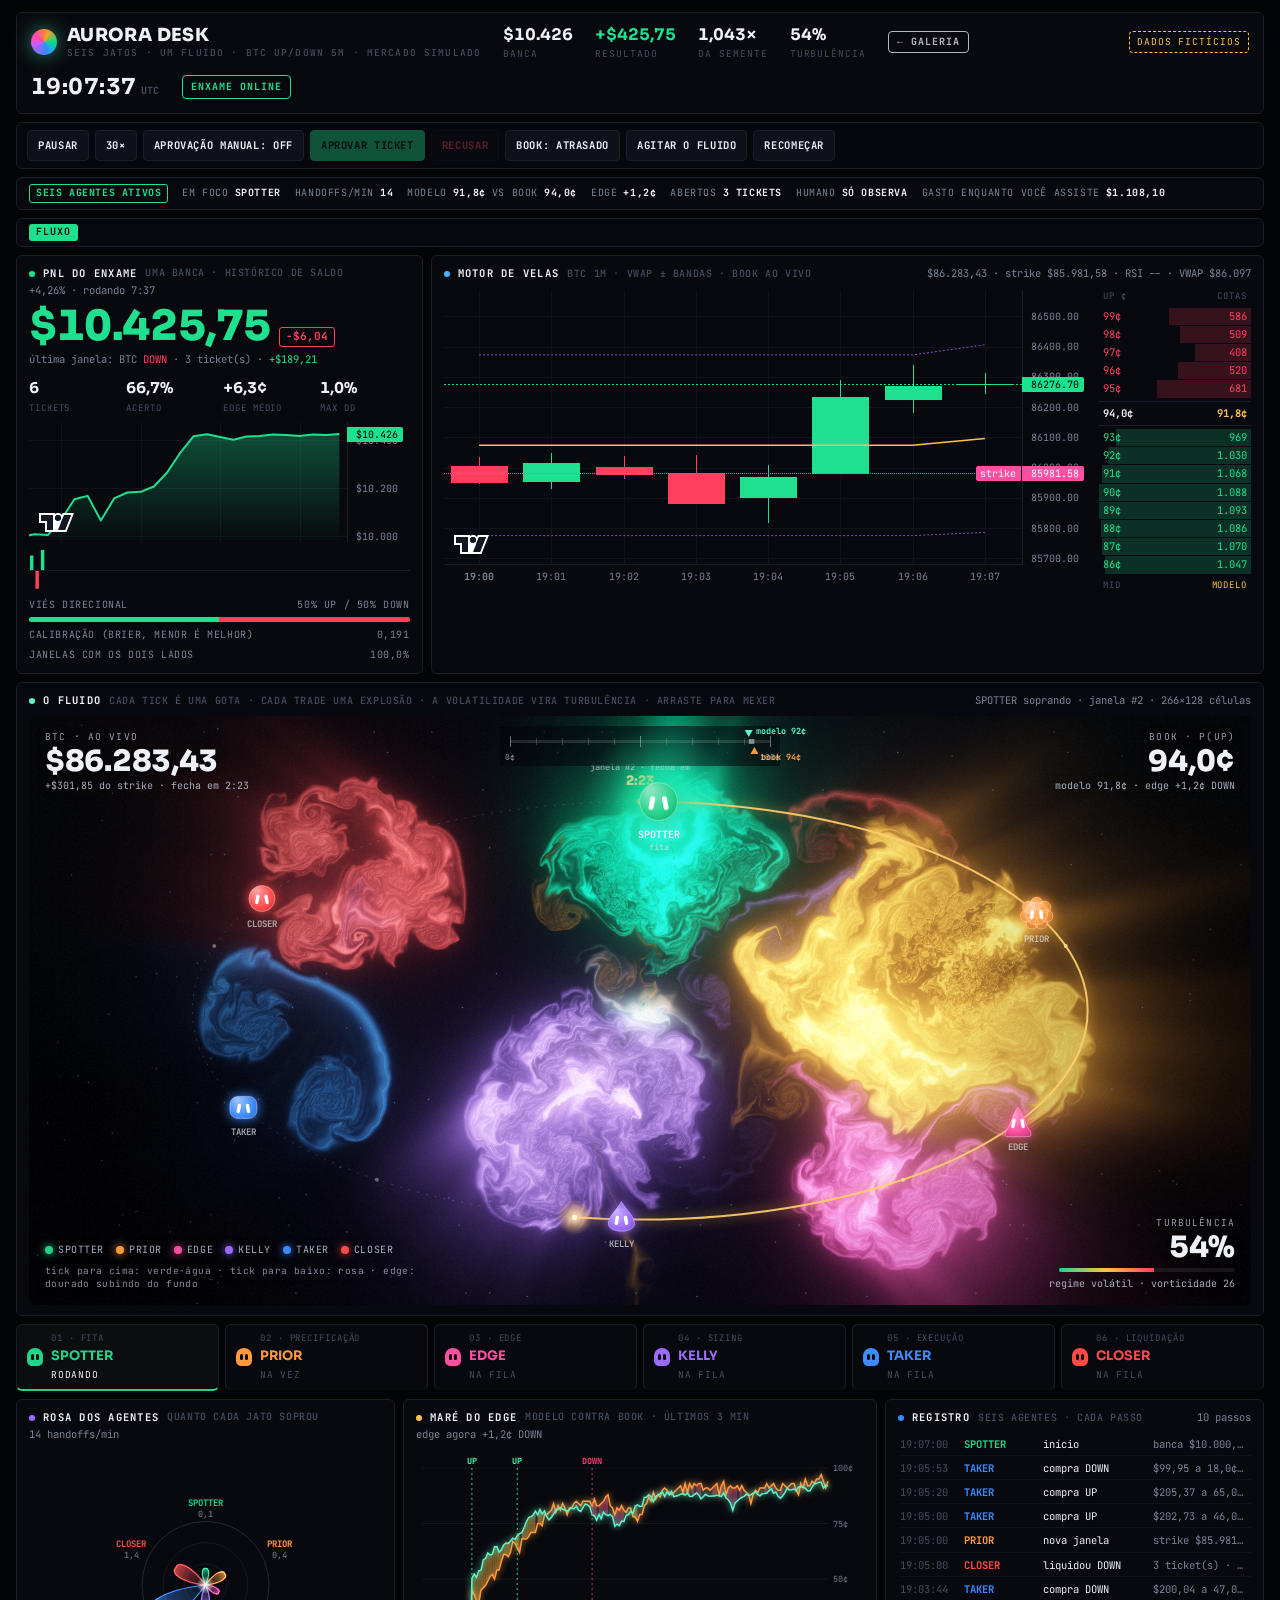
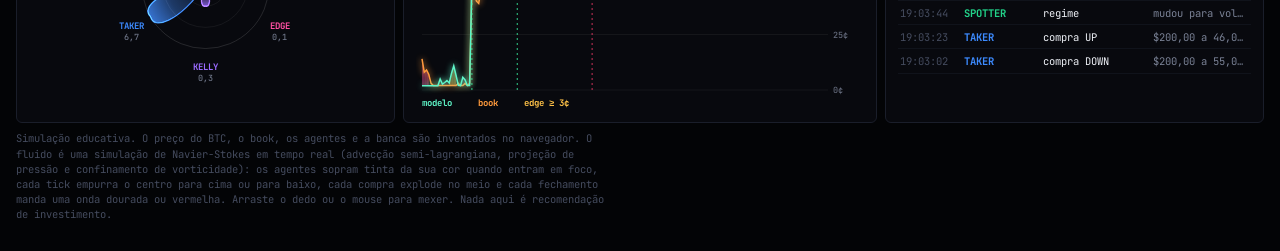
==== aurora/index.html @ f37d2d08 "Multiverso e Aurora: dois modelos novos em WebGL2 Multiverso desenha os 20.480 futuros do BTC até o " ====
<!doctype html>
<html lang="pt-BR">
<head>
<meta charset="utf-8">
<meta name="viewport" content="width=device-width, initial-scale=1, viewport-fit=cover">
<title>Mesa Aurora</title>
<meta name="description" content="O mercado como fluido: um Navier-Stokes de verdade na GPU onde cada tick é uma gota de tinta, cada trade uma explosão e a volatilidade vira turbulência. Simulação com dados fictícios.">
<meta property="og:title" content="Mesa Aurora">
<meta property="og:description" content="O mercado como fluido: tinta dos seis agentes num Navier-Stokes na GPU, com explosões a cada trade. Simulação com dados fictícios.">
<meta property="og:image" content="https://lucas-reis-diniz.github.io/mesas-animadas/aurora/thumb.jpg">
<meta name="theme-color" content="#5ff5c8">
<link rel="icon" href="../assets/favicon.svg" type="image/svg+xml">
<link rel="stylesheet" href="../assets/fonts.css">
<style>
html,body{margin:0}
[hidden]{display:none!important}
a.back{font:700 10px/1 'JetBrains Mono',ui-monospace,monospace;letter-spacing:.1em;text-transform:uppercase;color:inherit;opacity:.75;text-decoration:none;border:1px solid currentColor;border-radius:4px;padding:5px 8px;white-space:nowrap}
a.back:hover{opacity:1}
</style>
<style>

/* Terminal preto em faixas: cabeçalho e fita, PnL ao lado do motor de velas, singularidade em tela cheia, abas dos agentes, três painéis de estatística */
:root{
  --bg:#030406; --panel:#08090e; --panel-2:#0e1118; --line:#1a1e2a; --ink:#eef1f7; --muted:#7a8296; --dim:#454c5f;
  --up:#1fe08f; --down:#ff3f5e; --gold:#ffc247; --purple:#a06bff; --cyan:#49b3ff;
  --spotter:#22d38a; --prior:#ff9a3c; --edge:#ff4fa3; --kelly:#9b6bff; --taker:#3d8bff; --closer:#ff4a4a;
  --font-display:'Sora','Segoe UI',system-ui,sans-serif;
  --font-mono:'JetBrains Mono',ui-monospace,'SFMono-Regular',Menlo,Consolas,monospace;
  color-scheme:dark;
}
*{box-sizing:border-box}
body{background:var(--bg);color:var(--ink);font-family:var(--font-mono);font-size:12px;line-height:1.45}
.wrap{max-width:1400px;margin:0 auto;padding:12px 16px 28px;display:grid;gap:8px}
.panel{background:var(--panel);border:1px solid var(--line);border-radius:6px;padding:10px 12px;min-width:0}
.cap{display:flex;flex-wrap:wrap;gap:2px 10px;align-items:baseline;justify-content:space-between;margin-bottom:8px}
.cap h2{margin:0;font-size:10.5px;letter-spacing:.12em;text-transform:uppercase;font-weight:700;display:flex;gap:8px;align-items:center}
.cap h2::before{content:"";width:6px;height:6px;border-radius:50%;background:var(--dot,var(--up))}
.cap .s{font-size:10px;letter-spacing:.06em;color:var(--dim);text-transform:uppercase;font-weight:500}
.cap .r{font-size:10.5px;color:var(--muted);font-variant-numeric:tabular-nums}
.up{color:var(--up)}.down{color:var(--down)}.gold{color:var(--gold)}.muted{color:var(--muted)}.dim{color:var(--dim)}
.num{font-variant-numeric:tabular-nums}

/* cabeçalho */
.top{display:flex;flex-wrap:wrap;align-items:center;gap:10px 22px;padding:10px 14px}
.logo{display:flex;align-items:center;gap:10px}
.glyph{width:26px;height:26px;border-radius:50%;background:radial-gradient(circle at 50% 50%,#000 38%,#ffb35a 44%,#ff6a3d 52%,transparent 64%);box-shadow:0 0 14px rgba(255,140,60,.55)}
.brand{font-family:var(--font-display);font-weight:800;font-size:18px;letter-spacing:.02em;line-height:1}
.brand small{display:block;font-family:var(--font-mono);font-weight:500;font-size:9.5px;letter-spacing:.12em;color:var(--dim);margin-top:4px;text-transform:uppercase}
.hstat{display:grid;gap:1px}
.hstat b{font-family:var(--font-display);font-size:16px;font-weight:700;font-variant-numeric:tabular-nums}
.hstat span{font-size:9.5px;letter-spacing:.1em;color:var(--dim);text-transform:uppercase}
.sp{flex:1}
.clock{font-family:var(--font-display);font-weight:700;font-size:22px;font-variant-numeric:tabular-nums;letter-spacing:.02em}
.clock small{font-family:var(--font-mono);font-size:10px;color:var(--dim);margin-left:4px}
.online{font-size:10px;letter-spacing:.1em;font-weight:700;color:var(--up);border:1px solid currentColor;border-radius:4px;padding:4px 8px;white-space:nowrap}
.online.off{color:var(--warn,#ffb020)}
.simtag{font-size:9.5px;letter-spacing:.1em;color:var(--gold);text-transform:uppercase;border:1px dashed currentColor;border-radius:4px;padding:3px 7px;white-space:nowrap}

/* controles e chips */
.bar{position:sticky;top:env(safe-area-inset-top,0px);z-index:20;display:flex;flex-wrap:wrap;gap:6px;align-items:center;padding:7px 10px;background:rgba(8,9,14,.96);backdrop-filter:blur(6px)}
button{font:inherit;font-size:10.5px;font-weight:700;letter-spacing:.06em;text-transform:uppercase;border-radius:4px;border:1px solid var(--line);background:var(--panel-2);color:var(--ink);padding:7px 10px;cursor:pointer}
button:hover:not(:disabled){border-color:var(--kelly)}
button.on{border-color:var(--up);color:var(--up)}
button.go{background:var(--up);border-color:var(--up);color:#02140c}
button.no{color:var(--down)}
button:disabled{opacity:.35;cursor:not-allowed}
button:focus-visible{outline:2px solid var(--cyan);outline-offset:2px}
.chips{display:flex;flex-wrap:wrap;gap:6px 14px;align-items:center;padding:6px 12px;font-size:10px;letter-spacing:.06em;text-transform:uppercase;color:var(--muted)}
.chips .c{display:flex;gap:6px;align-items:center;white-space:nowrap}
.chips .c b{color:var(--ink);font-weight:700}
.chips .pill{color:var(--up);border:1px solid currentColor;border-radius:3px;padding:1px 6px;font-weight:700}
.wire{display:flex;align-items:center;gap:10px;padding:5px 12px;overflow:hidden;white-space:nowrap}
.wire .lbl{flex:none;font-size:10px;font-weight:700;letter-spacing:.1em;color:#02140c;background:var(--up);border-radius:3px;padding:1px 7px}
.wire .track{overflow:hidden;flex:1;min-width:0;mask-image:linear-gradient(90deg,transparent,#000 4%,#000 96%,transparent)}
.wire .run{display:inline-block;padding-left:100%;animation:run 40s linear infinite;font-size:11px;color:var(--muted)}
.wire .run b{font-weight:700}
@keyframes run{to{transform:translateX(-100%)}}

/* linhas */
.rowA{display:grid;gap:8px;grid-template-columns:minmax(0,1fr)}
@media (min-width:1000px){.rowA{grid-template-columns:minmax(0,1fr) minmax(0,2.05fr)}}
.big{font-family:var(--font-display);font-weight:800;font-size:clamp(1.9rem,4.6vw,2.6rem);line-height:1;color:var(--up);font-variant-numeric:tabular-nums;letter-spacing:-.01em}
.dlt{display:inline-block;margin-left:8px;font-size:11px;font-weight:700;color:var(--down);border:1px solid currentColor;border-radius:3px;padding:1px 6px;vertical-align:middle}
.dlt.pos{color:var(--up)}
.kpis{display:grid;grid-template-columns:repeat(4,minmax(0,1fr));gap:8px;margin:10px 0 6px}
.kpis b{display:block;font-family:var(--font-display);font-size:15px;font-weight:700;font-variant-numeric:tabular-nums}
.kpis span{font-size:9px;letter-spacing:.1em;color:var(--dim);text-transform:uppercase}
.chart{position:relative}
.biasrow{display:grid;grid-template-columns:minmax(0,1fr) auto;gap:4px 10px;align-items:center;font-size:10px;color:var(--muted);text-transform:uppercase;letter-spacing:.06em;margin-top:6px}
.split{grid-column:1/-1;height:5px;border-radius:3px;overflow:hidden;display:flex;background:var(--panel-2)}
.split i{display:block;height:100%}
.engine{display:grid;gap:8px;grid-template-columns:minmax(0,1fr)}
@media (min-width:640px){.engine{grid-template-columns:minmax(0,1fr) 9.5rem}}
.book{font-size:10.5px;display:grid;gap:1px;align-content:start;font-variant-numeric:tabular-nums}
.book .h{display:flex;justify-content:space-between;color:var(--dim);font-size:9px;letter-spacing:.1em;text-transform:uppercase;padding:0 4px 4px}
.lv{position:relative;display:flex;justify-content:space-between;padding:1px 4px;border-radius:2px}
.lv i{position:absolute;right:0;top:0;bottom:0;opacity:.18}
.lv.a{color:var(--down)}.lv.a i{background:var(--down)}
.lv.b{color:var(--up)}.lv.b i{background:var(--up)}
.lv span{position:relative}
.mid{display:flex;justify-content:space-between;padding:4px;margin:2px 0;border-block:1px solid var(--line);font-weight:700}

/* singularidade */
.sing{display:grid;gap:10px;grid-template-columns:minmax(0,1fr)}
@media (min-width:1000px){.sing{grid-template-columns:13rem minmax(0,1fr) 16rem}}
.sigs{display:grid;gap:7px;align-content:start}
.sig{display:grid;grid-template-columns:minmax(0,1fr) auto;gap:2px 8px;align-items:baseline}
.sig .k{font-size:9.5px;letter-spacing:.06em;color:var(--muted);text-transform:uppercase;white-space:nowrap;overflow:hidden;text-overflow:ellipsis}
.sig .v{font-weight:700;font-size:13px;font-variant-numeric:tabular-nums}
.sig .m{grid-column:1/-1;height:3px;border-radius:2px;background:var(--panel-2);overflow:hidden}
.sig .m i{display:block;height:100%;background:var(--c,var(--gold))}
.stage{order:-1}
@media (min-width:1000px){.stage{order:0}}
.cv{display:block;width:100%;border-radius:4px}
.sizing{display:grid;gap:8px;align-content:start}
.active{border:1px solid var(--c);border-radius:6px;padding:10px;background:linear-gradient(180deg,rgba(255,255,255,.03),transparent);box-shadow:0 0 22px -8px var(--c)}
.active .n{display:flex;align-items:center;gap:8px;font-family:var(--font-display);font-weight:800;font-size:17px;color:var(--c)}
.active .d{font-size:10.5px;color:var(--muted);margin:4px 0 6px}
.active .v{font-family:var(--font-display);font-weight:700;font-size:20px;font-variant-numeric:tabular-nums}
.agents{display:grid;gap:4px}
.ag{display:grid;grid-template-columns:auto minmax(0,1fr) auto;gap:8px;align-items:center;padding:5px 7px;border:1px solid var(--line);border-radius:4px;font-size:10.5px}
.ag.run{border-color:var(--c);background:rgba(255,255,255,.03)}
.ag .nm{font-weight:700;color:var(--c)}
.ag .st{font-size:9.5px;letter-spacing:.08em;color:var(--dim);text-transform:uppercase}
.ag.run .st{color:var(--ink)}
.icon{width:16px;height:18px;border-radius:9px 9px 6px 6px;background:var(--c);position:relative;flex:none}
.icon::before,.icon::after{content:"";position:absolute;top:6px;width:3px;height:6px;border-radius:2px;background:#05060a}
.icon::before{left:4px}.icon::after{right:4px}
.icon.lg{width:22px;height:25px;border-radius:12px 12px 8px 8px}
.icon.lg::before,.icon.lg::after{top:8px;width:4px;height:8px}
.icon.lg::before{left:5px}.icon.lg::after{right:5px}

/* abas dos agentes */
.tabs{display:grid;gap:6px;grid-template-columns:repeat(6,minmax(0,1fr))}
@media (max-width:900px){.tabs{grid-template-columns:repeat(3,minmax(0,1fr))}}
@media (max-width:480px){.tabs{grid-template-columns:repeat(2,minmax(0,1fr))}}
.tab{display:grid;grid-template-columns:auto minmax(0,1fr);gap:2px 8px;align-items:center;padding:7px 10px;border-bottom:2px solid transparent}
.tab .ix{grid-column:2;font-size:9px;letter-spacing:.1em;color:var(--dim);text-transform:uppercase}
.tab .nm{grid-column:2;font-family:var(--font-display);font-weight:700;font-size:13px;color:var(--c)}
.tab .icon{grid-row:1/span 3}
.tab .st{grid-column:2;font-size:9.5px;letter-spacing:.08em;text-transform:uppercase;color:var(--dim)}
.tab.run{border-bottom-color:var(--c);background:rgba(255,255,255,.035)}
.tab.run .st{color:var(--ink)}

.rowB{display:grid;gap:8px;grid-template-columns:minmax(0,1fr)}
@media (min-width:1000px){.rowB{grid-template-columns:minmax(0,1fr) minmax(0,1fr) minmax(0,1.15fr)}}
.trio{display:grid;grid-template-columns:repeat(3,minmax(0,1fr));gap:6px;margin-bottom:6px}
.trio b{display:block;font-family:var(--font-display);font-size:17px;font-weight:700;font-variant-numeric:tabular-nums}
.trio span{font-size:9px;letter-spacing:.1em;text-transform:uppercase}
.log{list-style:none;margin:0;padding:0;display:grid;gap:2px;max-height:250px;overflow:auto;font-size:10.5px}
.log li{display:grid;grid-template-columns:3.6rem 4.6rem 6.5rem minmax(0,1fr);gap:6px;padding:3px 2px;border-bottom:1px solid #10131b}
.log time{color:var(--dim)}
.log .a{font-weight:700}
.log .x{color:var(--muted)}
.log li span{overflow:hidden;text-overflow:ellipsis;white-space:nowrap}
footer{font-size:10.5px;color:var(--dim);max-width:100ch}
@media (prefers-reduced-motion: reduce){.wire .run{animation:none;padding-left:0}}

/* aurora: o fluido ocupa o palco inteiro com o painel de leitura nos cantos; rosa, maré e registro embaixo */
.glyph{background:conic-gradient(from 90deg,#22d38a,#3d8bff,#9b6bff,#ff4fa3,#ff9a3c,#22d38a);box-shadow:0 0 18px rgba(95,245,200,.5);filter:saturate(1.2)}
.austage{position:relative;border-radius:6px;overflow:hidden;background:#020307;touch-action:pan-y;user-select:none;-webkit-user-select:none}
#fl,#hud{display:block;width:100%;height:clamp(460px,46vw,660px)}
#hud{position:absolute;left:0;top:0;cursor:crosshair}
@media (max-width:640px){#fl,#hud{height:122vw}}
.hc{position:absolute;pointer-events:none;display:grid;gap:2px;text-shadow:0 1px 10px rgba(0,0,0,.9)}
.hc .k{font-size:9.5px;letter-spacing:.12em;color:rgba(214,222,240,.7);text-transform:uppercase}
.hc b{font-family:var(--font-display);font-weight:800;font-size:clamp(20px,2.3vw,30px);line-height:1.05;font-variant-numeric:tabular-nums;letter-spacing:-.01em}
.hc span{font-size:10px;color:rgba(214,222,240,.78);font-variant-numeric:tabular-nums}
.hc.tl{left:16px;top:14px}.hc.tr{right:16px;top:14px;text-align:right;justify-items:end}
.hc.bl{left:16px;bottom:14px;max-width:24rem}.hc.br{right:16px;bottom:14px;text-align:right;justify-items:end;min-width:11rem}
.leg{display:flex;flex-wrap:wrap;gap:4px 12px;font-size:9.5px;letter-spacing:.06em;text-transform:uppercase;color:rgba(214,222,240,.8)}
.leg i{display:inline-block;width:8px;height:8px;border-radius:50%;margin-right:5px;vertical-align:-1px;box-shadow:0 0 8px currentColor}
.hint{font-size:9.5px;color:rgba(170,178,199,.8);letter-spacing:.04em;margin-top:4px}
.tb2{width:11rem;height:4px;border-radius:2px;background:rgba(255,255,255,.08);overflow:hidden;margin:3px 0}
.tb2 i{display:block;height:100%;width:30%;background:linear-gradient(90deg,#22d38a,#ffc247,#ff3f5e);transition:width .4s}
.aupop{position:absolute;left:50%;top:50%;transform:translate(-50%,-50%);text-align:center;pointer-events:none;opacity:0;display:grid;gap:4px}
.aupop.on{animation:apop 2.6s ease-out forwards}
.aupop b{font-family:var(--font-display);font-weight:800;font-size:clamp(30px,5vw,54px);line-height:1;text-shadow:0 0 30px currentColor,0 2px 12px #000}
.aupop span{font-size:10px;letter-spacing:.14em;color:#eef1f7;text-transform:uppercase;text-shadow:0 1px 8px #000}
@keyframes apop{0%{opacity:0;transform:translate(-50%,-50%) scale(.82)}10%{opacity:1;transform:translate(-50%,-50%) scale(1.06)}18%{transform:translate(-50%,-50%) scale(1)}72%{opacity:1}100%{opacity:0;transform:translate(-50%,-62%) scale(1)}}
@media (max-width:640px){.hc.bl{display:none}.hc.br{min-width:0}.tb2{width:7rem}}
.rowF{display:grid;gap:8px;grid-template-columns:minmax(0,1fr)}
@media (min-width:1000px){.rowF{grid-template-columns:minmax(0,1fr) minmax(0,1.25fr) minmax(0,1fr)}}
.nogl{position:absolute;left:50%;top:50%;transform:translate(-50%,-50%);font-size:11px;color:var(--muted);text-align:center;max-width:26rem;padding:12px;background:rgba(4,5,10,.85);border:1px solid var(--line);border-radius:6px}
</style>
</head>
<body>
<div class="wrap">
  <header class="panel top">
    <div class="logo"><span class="glyph" aria-hidden="true"></span><div class="brand">AURORA DESK<small>seis jatos · um fluido · BTC up/down 5m · mercado simulado</small></div></div>
    <div class="hstat"><b id="hEq">--</b><span>banca</span></div>
    <div class="hstat"><b id="hPnl">--</b><span>resultado</span></div>
    <div class="hstat"><b id="hMult">--</b><span>da semente</span></div>
    <div class="hstat"><b id="hTurb">--</b><span>turbulência</span></div>
    <a class="back" href="../">&larr; galeria</a><span class="sp"></span>
    <span class="simtag">dados fictícios</span>
    <span class="clock" id="clock">--:--:--<small>UTC</small></span>
    <span class="online" id="online">ENXAME ONLINE</span>
  </header>

  <nav class="panel bar" aria-label="Controles">
    <button id="bPlay">Pausar</button>
    <button id="bSpeed" title="Segundos simulados por segundo real">30×</button>
    <button id="bManual" title="O TAKER espera sua aprovação antes de cada ticket">Aprovação manual: off</button>
    <button id="bApprove" class="go" disabled>Aprovar ticket</button>
    <button id="bReject" class="no" disabled>Recusar</button>
    <button id="bBook" title="Atrasado: o book reage alguns segundos depois do preço. Eficiente: sem atraso, sem edge real.">Book: atrasado</button>
    <button id="bStir" title="Joga tinta dos seis agentes no fluido">Agitar o fluido</button>
    <button id="bReset">Recomeçar</button>
  </nav>

  <div class="panel chips" id="chips"></div>
  <div class="panel wire"><span class="lbl">FLUXO</span><div class="track"><span class="run" id="wire"></span></div></div>

  <div class="rowA">
    <section class="panel" aria-label="PnL do enxame">
      <div class="cap"><h2>PnL do enxame <span class="s">uma banca · histórico de saldo</span></h2><span class="r" id="pRight"></span></div>
      <div><span class="big" id="pBig">--</span><span class="dlt" id="pDlt"></span></div>
      <div class="muted" style="font-size:10.5px;margin-top:4px" id="pLast">aguardando a primeira liquidação</div>
      <div class="kpis">
        <div><b id="kT">0</b><span>tickets</span></div>
        <div><b id="kW">--</b><span>acerto</span></div>
        <div><b id="kE">--</b><span>edge médio</span></div>
        <div><b id="kD">--</b><span>max DD</span></div>
      </div>
      <div class="chart" id="eqChart" style="height:120px"></div>
      <canvas class="cv" id="tkt" style="height:44px;margin-top:6px"></canvas>
      <div class="biasrow"><span>viés direcional</span><span id="bias">--</span><div class="split"><i id="bUp" style="background:var(--up);width:50%"></i><i id="bDn" style="background:var(--down);width:50%"></i></div></div>
      <div class="biasrow"><span>calibração (Brier, menor é melhor)</span><span id="brier">--</span></div>
      <div class="biasrow"><span>janelas com os dois lados</span><span id="both">--</span></div>
    </section>

    <section class="panel" aria-label="Motor de velas">
      <div class="cap" style="--dot:var(--cyan)"><h2>Motor de velas <span class="s">BTC 1m · VWAP ± bandas · book ao vivo</span></h2><span class="r" id="eRight"></span></div>
      <div class="engine">
        <div class="chart" id="cChart" style="height:300px"></div>
        <div class="book" id="book" aria-label="Book do lado UP"></div>
      </div>
    </section>
  </div>

  <section class="panel" aria-label="O fluido">
    <div class="cap" style="--dot:#5ff5c8"><h2>O fluido <span class="s">cada tick é uma gota · cada trade uma explosão · a volatilidade vira turbulência · arraste para mexer</span></h2><span class="r" id="auRight"></span></div>
    <div class="austage" id="austage">
      <canvas id="fl" aria-label="Simulação de fluido em que os seis agentes jogam tinta colorida conforme o mercado"></canvas>
      <canvas id="hud" aria-hidden="true"></canvas>
      <div class="hc tl"><span class="k">BTC · ao vivo</span><b id="aP">--</b><span id="aD">--</span></div>
      <div class="hc tr"><span class="k">book · P(UP)</span><b id="aB">--</b><span id="aM">--</span></div>
      <div class="hc bl"><div class="leg" id="aLeg"></div><div class="hint">tick para cima: verde-água · tick para baixo: rosa · edge: dourado subindo do fundo</div></div>
      <div class="hc br"><span class="k">turbulência</span><b id="aT">--</b><div class="tb2"><i id="aTb"></i></div><span id="aR">--</span></div>
      <div class="aupop" id="aupop"><b id="apV"></b><span id="apS"></span></div>
    </div>
  </section>

  <nav class="tabs" id="tabs" aria-label="Estado dos agentes"></nav>

  <div class="rowF">
    <section class="panel" aria-label="Rosa dos agentes">
      <div class="cap" style="--dot:#9b6bff"><h2>Rosa dos agentes <span class="s">quanto cada jato soprou</span></h2><span class="r" id="roRight"></span></div>
      <canvas class="cv" id="rose" style="height:262px"></canvas>
    </section>
    <section class="panel" aria-label="Maré do edge">
      <div class="cap" style="--dot:var(--gold)"><h2>Maré do edge <span class="s">modelo contra book · últimos 3 min</span></h2><span class="r" id="tdRight"></span></div>
      <canvas class="cv" id="tide" style="height:262px"></canvas>
    </section>
    <section class="panel" aria-label="Registro de atividade">
      <div class="cap" style="--dot:var(--taker)"><h2>Registro <span class="s">seis agentes · cada passo</span></h2><span class="r" id="lRight"></span></div>
      <ul class="log" id="log" style="max-height:262px"></ul>
    </section>
  </div>

  <footer>Simulação educativa. O preço do BTC, o book, os agentes e a banca são inventados no navegador. O fluido é uma simulação de Navier-Stokes em tempo real (advecção semi-lagrangiana, projeção de pressão e confinamento de vorticidade): os agentes sopram tinta da sua cor quando entram em foco, cada tick empurra o centro para cima ou para baixo, cada compra explode no meio e cada fechamento manda uma onda dourada ou vermelha. Arraste o dedo ou o mouse para mexer. Nada aqui é recomendação de investimento.</footer>
</div>

<script src="../assets/lightweight-charts.standalone.production.js"></script>
<script>
(function(){
const $=id=>document.getElementById(id);
const RM=window.matchMedia&&window.matchMedia('(prefers-reduced-motion: reduce)').matches;

/* ===== util ===== */
function gauss(){let u=0,v=0;while(u===0)u=Math.random();while(v===0)v=Math.random();return Math.sqrt(-2*Math.log(u))*Math.cos(2*Math.PI*v);}
const clamp=(x,a,b)=>Math.max(a,Math.min(b,x));
const sig=x=>1/(1+Math.exp(-x));
const logit=p=>Math.log(p/(1-p));
function erf(x){const s=Math.sign(x);x=Math.abs(x);const t=1/(1+0.3275911*x);const y=1-(((((1.061405429*t-1.453152027)*t)+1.421413741)*t-0.284496736)*t+0.254829592)*t*Math.exp(-x*x);return s*y;}
const Phi=z=>0.5*(1+erf(z/Math.SQRT2));
const nf0=new Intl.NumberFormat('pt-BR',{maximumFractionDigits:0});
const nf2=new Intl.NumberFormat('pt-BR',{minimumFractionDigits:2,maximumFractionDigits:2});
const usd=v=>(v<0?'-':'')+'$'+nf2.format(Math.abs(v));
const usd0=v=>(v<0?'-':'')+'$'+nf0.format(Math.abs(v));
const sgn=v=>(v>=0?'+':'-')+'$'+nf2.format(Math.abs(v));
const cents=p=>(p*100).toFixed(1).replace('.',',')+'¢';
const pct=(v,d=1)=>(v*100).toFixed(d).replace('.',',')+'%';
const dec=(v,d=2)=>v.toFixed(d).replace('.',',');
const pad=n=>String(n).padStart(2,'0');
const hms=ts=>{const d=new Date(ts*1000);return pad(d.getUTCHours())+':'+pad(d.getUTCMinutes())+':'+pad(d.getUTCSeconds());};
const mmss=s=>Math.floor(s/60)+':'+pad(Math.floor(s%60));

/* ===== agentes ===== */
const AG=[
  {id:'spotter',name:'SPOTTER',role:'fita',desc:'lê a fita e mede a volatilidade',c:'#22d38a'},
  {id:'prior',name:'PRIOR',role:'precificação',desc:'taxa base com inclinação de momentum',c:'#ff9a3c'},
  {id:'edge',name:'EDGE',role:'edge',desc:'modelo contra o book, em centavos',c:'#ff4fa3'},
  {id:'kelly',name:'KELLY',role:'sizing',desc:'f* × ¼ Kelly, teto de 2% da banca',c:'#9b6bff'},
  {id:'taker',name:'TAKER',role:'execução',desc:'compra no ask, um ticket por vez',c:'#3d8bff'},
  {id:'closer',name:'CLOSER',role:'liquidação',desc:'liquida a janela de 5 min',c:'#ff4a4a'}];

/* ===== parâmetros ===== */
const CFG={edgeMin:0.03,kelly:0.25,cap:0.02,maxPerWindow:3,cooldown:20,lag:8,vol:0.00011};
const START=Math.floor(Date.UTC(2026,9,6,19,0,0)/1000);
const SPEEDS=[10,30,90];
let S,speedIx=1,running=true;

function fresh(){
  const p0=85000+Math.random()*2000;
  S={t:0,price:p0,hist:[p0],rets:[],regime:'calmo',vPV:0,vV:0,vPPV:0,bar:null,candles:[],wStart:0,strike:p0,wid:0,wTickets:0,wSides:{},
     cash:10000,bank0:10000,open:[],settled:[],lastTrade:-999,pending:null,manual:S?S.manual:false,efficient:S?S.efficient:false,
     m:null,eqSeries:[],drift:[],cumEV:0,cumReal:0,cumVar:0,brierSum:0,brierN:0,spent:0,log:[],edgeHist:[],kHist:[],priceSpark:[],
     peak:10000,maxDD:0,lastSettle:null,bothWin:0,wins:0,stageChanges:[],lastStage:-1,takerUntil:0,closerUntil:0,loops:0,kellyF:0,lastFill:null,prevEq:10000,prevEqShow:10000};
  for(let i=0;i<180;i++)tick(true);
}
function equity(){let v=S.cash;const mid=S.m?S.m.mid:0.5;for(const t of S.open)v+=t.shares*(t.side==='UP'?mid:1-mid);return v;}
function log(agent,action,detail){S.log.unshift({ts:START+S.t,agent,action,detail});if(S.log.length>80)S.log.pop();}

/* ===== um segundo simulado ===== */
function tick(warm){
  S.t++;const ts=START+S.t;
  if(Math.random()<0.004){S.regime=S.regime==='calmo'?'volátil':'calmo';if(!warm)log('SPOTTER','regime','mudou para '+S.regime);}
  const mult=S.regime==='calmo'?0.75:1.9,r=CFG.vol*mult*gauss();
  S.price*=Math.exp(r);S.hist.push(S.price);if(S.hist.length>900)S.hist.shift();
  S.rets.push(r);if(S.rets.length>120)S.rets.shift();
  const v=Math.exp(0.6*gauss())*mult;S.vPV+=S.price*v;S.vV+=v;S.vPPV+=S.price*S.price*v;
  const m0=ts-ts%60;
  if(!S.bar||S.bar.time!==m0){if(S.bar)S.candles.push(S.bar);S.bar={time:m0,open:S.price,high:S.price,low:S.price,close:S.price,vol:0};}
  const b=S.bar;b.high=Math.max(b.high,S.price);b.low=Math.min(b.low,S.price);b.close=S.price;b.vol+=v;
  const w0=ts-ts%300;
  if(w0!==S.wStart){if(S.wStart&&!warm)settle();S.wStart=w0;S.strike=S.price;S.wid++;S.wTickets=0;S.wSides={};if(!warm){log('PRIOR','nova janela','strike $'+nf2.format(S.strike));strikeLine();}}
  const tau=Math.max(1,S.wStart+300-ts);
  const n=S.rets.length,mu=S.rets.reduce((a,x)=>a+x,0)/n;
  const sd=Math.max(CFG.vol*0.4,Math.sqrt(S.rets.reduce((a,x)=>a+(x-mu)*(x-mu),0)/Math.max(1,n-1)));
  const z=Math.log(S.price/S.strike)/(sd*Math.sqrt(tau)),pm=clamp(Phi(z),0.01,0.99);
  const back=S.hist.length>61?S.hist[S.hist.length-61]:S.hist[0],mom=Math.log(S.price/back);
  const prior=0.5+clamp(mom/(sd*Math.sqrt(60))*0.03,-0.06,0.06);
  const post=clamp(sig(0.85*logit(pm)+0.15*logit(prior)),0.01,0.99);
  const lag=S.efficient?0:CFG.lag,sl=S.hist[Math.max(0,S.hist.length-1-lag)];
  let mid=Phi(Math.log(sl/S.strike)/(sd*Math.sqrt(tau+lag)))+0.01*gauss();
  mid=clamp(Math.round(mid*100)/100,0.02,0.98);
  const ask=Math.min(0.99,mid+0.01),bid=Math.max(0.01,mid-0.01);
  S.m={z,pm,prior,post,mid,ask,bid,sd,tau,mom,eu:post-ask,ed:bid-post};
  S.edgeHist.push(Math.max(post-ask,bid-post));if(S.edgeHist.length>120)S.edgeHist.shift();
  S.priceSpark.push(S.price);if(S.priceSpark.length>120)S.priceSpark.shift();
  if(warm)return;
  // decisão
  if(!S.pending&&tau>12&&S.wTickets<CFG.maxPerWindow&&S.t-S.lastTrade>=CFG.cooldown){
    const eu=post-ask,ed=bid-post;let side=null,c,q,e;
    if(eu>=CFG.edgeMin&&eu>=ed){side='UP';c=ask;q=post;e=eu;}else if(ed>=CFG.edgeMin){side='DOWN';c=1-bid;q=1-post;e=ed;}
    if(side){
      const f=(q-c)/(1-c),eq=equity(),stake=Math.min(eq*CFG.kelly*f,eq*CFG.cap,S.cash);
      S.kellyF=f;S.kHist.push(f);if(S.kHist.length>60)S.kHist.shift();S.loops++;
      if(stake>=1){
        const prop={side,c,q,e,f,stake,wid:S.wid};
        if(S.manual){S.pending=Object.assign(prop,{expires:S.t+15});log('KELLY','aguarda você',side+' '+usd(stake)+' a '+cents(c)+', edge '+cents(e));}
        else execute(prop);
      }
    }
  }
  if(S.pending&&S.t>S.pending.expires){log('TAKER','expirou','ticket '+S.pending.side+' não aprovado');S.pending=null;}
  if(S.t%10===0){const e=equity();S.eqSeries.push({time:ts,value:e});if(e>S.peak)S.peak=e;S.maxDD=Math.max(S.maxDD,(S.peak-e)/S.peak);if(eqS)eqS.update({time:ts,value:e});}
}
function execute(p){
  const shares=p.stake/p.c;
  S.cash-=p.stake;S.spent+=p.stake;S.wTickets++;S.lastTrade=S.t;S.wSides[p.side]=1;
  const tk={id:S.open.length+S.settled.length+1,side:p.side,c:p.c,q:p.q,e:p.e,stake:p.stake,shares,wid:p.wid,ev:shares*(p.q-p.c),va:shares*shares*p.q*(1-p.q)};
  S.open.push(tk);S.lastFill=tk;
  log('TAKER','compra '+p.side,usd(p.stake)+' a '+cents(p.c)+' · edge '+cents(p.e));
  stageFlash('taker');jet(p.side);
}
function settle(){
  const up=S.price>S.strike,mine=S.open.filter(t=>t.wid===S.wid);
  S.open=S.open.filter(t=>t.wid!==S.wid);
  if(!mine.length){log('CLOSER','janela fechada',(up?'UP':'DOWN')+' · sem tickets');stageFlash('closer');return;}
  let tot=0;
  for(const t of mine){
    const win=(t.side==='UP')===up,pay=win?t.shares:0,pnl=pay-t.stake;
    S.cash+=pay;tot+=pnl;if(win)S.wins++;
    S.settled.push(Object.assign(t,{win,pnl}));
    S.cumEV+=t.ev;S.cumReal+=pnl;S.cumVar+=t.va;S.brierSum+=Math.pow(t.q-(win?1:0),2);S.brierN++;
  }
  if(Object.keys(S.wSides).length>1)S.bothWin++;
  S.drift.push({time:START+S.t,ev:S.cumEV,real:S.cumReal,sd:Math.sqrt(S.cumVar)});
  S.lastSettle={up,tot,n:mine.length};
  log('CLOSER','liquidou '+(up?'UP':'DOWN'),mine.length+' ticket(s) · '+sgn(tot));
  stageFlash('closer');driftChart();
}

/* ===== estágios do enxame ===== */
function stageFlash(id){const now=performance.now();if(id==='taker')S.takerUntil=now+1300;if(id==='closer')S.closerUntil=now+1600;}
function stageIdx(now){
  if(!running)return -1;
  if(S.closerUntil>now)return 5;if(S.takerUntil>now)return 4;
  return Math.floor(now/420)%4;
}

/* ===== gráficos ===== */
let cC,cS,vwL,vwU,vwD,eqC,eqS,strikePL=null;
function initCharts(){
  const L=window.LightweightCharts;if(!L)return;
  const base={autoSize:true,localization:{locale:'pt-BR'},layout:{background:{type:'solid',color:'#08090e'},textColor:'#7a8296',fontFamily:"'JetBrains Mono', monospace",fontSize:10},
    grid:{vertLines:{color:'#10131c'},horzLines:{color:'#10131c'}},rightPriceScale:{borderColor:'#1a1e2a'},timeScale:{borderColor:'#1a1e2a',timeVisible:true,secondsVisible:false},
    crosshair:{vertLine:{color:'#454c5f'},horzLine:{color:'#454c5f'}}};
  cC=L.createChart($('cChart'),base);
  cS=cC.addCandlestickSeries({upColor:'#1fe08f',downColor:'#ff3f5e',wickUpColor:'#1fe08f',wickDownColor:'#ff3f5e',borderVisible:false,priceFormat:{type:'price',precision:2,minMove:0.01}});
  vwL=cC.addLineSeries({color:'#ffc247',lineWidth:1.5,priceLineVisible:false,lastValueVisible:false});
  vwU=cC.addLineSeries({color:'rgba(160,107,255,.75)',lineWidth:1,lineStyle:2,priceLineVisible:false,lastValueVisible:false});
  vwD=cC.addLineSeries({color:'rgba(160,107,255,.75)',lineWidth:1,lineStyle:2,priceLineVisible:false,lastValueVisible:false});
  eqC=L.createChart($('eqChart'),Object.assign({},base,{handleScroll:false,handleScale:false,timeScale:{visible:false},rightPriceScale:{borderColor:'#1a1e2a',scaleMargins:{top:.1,bottom:.05}}}));
  eqS=eqC.addAreaSeries({lineColor:'#1fe08f',topColor:'rgba(31,224,143,.35)',bottomColor:'rgba(31,224,143,0)',lineWidth:2,priceLineVisible:false,priceFormat:{type:'custom',formatter:v=>'$'+nf0.format(v),minMove:1}});
}
function vwapNow(){const v=S.vPV/S.vV,sd=Math.sqrt(Math.max(0,S.vPPV/S.vV-v*v));return {v,sd};}
function candleAll(){
  if(!cS)return;const bars=S.candles.concat(S.bar?[S.bar]:[]);
  cS.setData(bars.map(b=>({time:b.time,open:b.open,high:b.high,low:b.low,close:b.close})));
  const w=vwapNow();vwL.setData([]);vwU.setData([]);vwD.setData([]);
  bars.forEach(b=>{vwL.update({time:b.time,value:w.v});vwU.update({time:b.time,value:w.v+2*w.sd});vwD.update({time:b.time,value:w.v-2*w.sd});});
  cC.timeScale().fitContent();strikeLine();
}
function candleTick(){
  if(!cS||!S.bar)return;const b=S.bar;
  cS.update({time:b.time,open:b.open,high:b.high,low:b.low,close:b.close});
  const w=vwapNow();vwL.update({time:b.time,value:w.v});vwU.update({time:b.time,value:w.v+2*w.sd});vwD.update({time:b.time,value:w.v-2*w.sd});
}
function strikeLine(){if(!cS)return;if(strikePL)cS.removePriceLine(strikePL);strikePL=cS.createPriceLine({price:S.strike,color:'#ff4fa3',lineWidth:1,lineStyle:1,axisLabelVisible:true,title:'strike'});}
function eqAll(){if(eqS){eqS.setData(S.eqSeries.length?S.eqSeries:[{time:START+S.t,value:equity()}]);eqC.timeScale().fitContent();}}

function fit(cv,H,W){const w=cv.clientWidth||cv.parentElement.clientWidth;if(!w)return null;const d=window.devicePixelRatio||1;const h=H?w*H/W:cv.clientHeight;cv.style.height=h+'px';cv.width=Math.round(w*d);cv.height=Math.round(h*d);return {w,h,d};}

/* tickets por resultado */
function drawTickets(){
  const cv=$('tkt'),f=fit(cv,0,0);if(!f)return;const c=cv.getContext('2d');c.setTransform(f.d,0,0,f.d,0,0);c.clearRect(0,0,f.w,f.h);
  const xs=S.settled.slice(-70);const mid=f.h/2;c.fillStyle='#1a1e2a';c.fillRect(0,mid,f.w,1);
  if(!xs.length){c.fillStyle='#454c5f';c.font='500 10px "JetBrains Mono", monospace';c.fillText('PnL por ticket aparece aqui',4,mid-6);return;}
  const mx=Math.max(...xs.map(t=>Math.abs(t.pnl)))||1,bw=f.w/70;
  xs.forEach((t,i)=>{const h=Math.abs(t.pnl)/mx*(mid-2);c.fillStyle=t.pnl>=0?'#1fe08f':'#ff3f5e';c.fillRect(i*bw+1,t.pnl>=0?mid-h:mid+1,Math.max(1,bw-2),h);});
}


/* ===== interface comum ===== */
function statusOf(i,si){if(si<0)return 'parado';if(i===si)return 'rodando';if(si===5)return i<5?'feito':'';if(si===4)return i<4?'feito':i===5?'na fila':'';if(i<si)return 'feito';if(i===si+1)return 'na vez';return 'na fila';}
function buildTabs(){const el=$('tabs');if(!el)return;el.innerHTML=AG.map((a,i)=>'<div class="panel tab" style="--c:'+a.c+'" id="tab-'+a.id+'"><span class="icon"></span><span class="ix">0'+(i+1)+' · '+a.role+'</span><span class="nm">'+a.name+'</span><span class="st">--</span></div>').join('');}
function setText(id,v){const el=$(id);if(el&&el.textContent!==v)el.textContent=v;}
function renderCommon(now,si){
  const m=S.m,eq=equity(),pnl=eq-S.bank0;
  if(si!==S.lastStage){S.stageChanges.push(now);S.lastStage=si;}
  while(S.stageChanges.length&&now-S.stageChanges[0]>60000)S.stageChanges.shift();
  $('clock').firstChild.nodeValue=hms(START+S.t);
  setText('hEq',usd0(eq));setText('hPnl',sgn(pnl));$('hPnl').className=pnl>=0?'up':'down';
  setText('hMult',dec(eq/S.bank0,3)+'×');
  setText('online',running?'ENXAME ONLINE':'ENXAME PAUSADO');$('online').classList.toggle('off',!running);
  const e=Math.max(m.eu,m.ed);
  $('chips').innerHTML=[
    '<span class="c"><span class="pill">seis agentes ativos</span></span>',
    '<span class="c">em foco <b>'+(si<0?'--':AG[si].name)+'</b></span>',
    '<span class="c">handoffs/min <b>'+S.stageChanges.length+'</b></span>',
    '<span class="c">modelo <b>'+cents(m.post)+'</b> vs book <b>'+cents(m.mid)+'</b></span>',
    '<span class="c">edge <b class="'+(e>=CFG.edgeMin?'gold':'')+'">'+(e>=0?'+':'')+cents(e)+'</b></span>',
    '<span class="c">abertos <b>'+S.open.length+' tickets</b></span>',
    '<span class="c">humano <b>'+(S.manual?'aprova cada ticket':'só observa')+'</b></span>',
    '<span class="c">gasto enquanto você assiste <b>'+usd(S.spent)+'</b></span>'].join('');
  const n=S.settled.length;
  setText('pBig',usd(eq));$('pBig').style.color=pnl>=0?'var(--up)':'var(--down)';
  const d=eq-S.prevEqShow;if(Math.abs(d)>=0.01){$('pDlt').textContent=sgn(d);$('pDlt').className='dlt'+(d>=0?' pos':'');S.prevEqShow=eq;}
  setText('pRight',(pnl>=0?'+':'')+pct(pnl/S.bank0,2)+' · rodando '+mmss(S.t));
  if(S.lastSettle)$('pLast').innerHTML='última janela: BTC '+(S.lastSettle.up?'<span class="up">UP</span>':'<span class="down">DOWN</span>')+' · '+S.lastSettle.n+' ticket(s) · <span class="'+(S.lastSettle.tot>=0?'up':'down')+'">'+sgn(S.lastSettle.tot)+'</span>';
  setText('kT',nf0.format(n+S.open.length));setText('kW',n?pct(S.wins/n):'--');
  const all=S.settled.concat(S.open);setText('kE',all.length?'+'+cents(all.reduce((a,t)=>a+t.e,0)/all.length):'--');
  setText('kD',pct(S.maxDD));
  const ups=all.filter(t=>t.side==='UP').length,fu=all.length?ups/all.length:0.5;
  if($('bias')){setText('bias',Math.round(fu*100)+'% UP / '+Math.round((1-fu)*100)+'% DOWN');$('bUp').style.width=fu*100+'%';$('bDn').style.width=(1-fu)*100+'%';}
  if($('brier'))setText('brier',S.brierN?dec(S.brierSum/S.brierN,3):'--');
  if($('both'))setText('both',S.wid>1?pct(S.bothWin/Math.max(1,S.wid-1)):'--');
  const w=vwapNow(),rsi=rsiOf();
  setText('eRight','$'+nf2.format(S.price)+' · strike $'+nf2.format(S.strike)+' · RSI '+(rsi==null?'--':rsi.toFixed(0))+' · VWAP $'+nf0.format(w.v));
  renderBook();
  AG.forEach((a,i)=>{const tab=$('tab-'+a.id);if(!tab)return;const st=statusOf(i,si);tab.classList.toggle('run',i===si);tab.querySelector('.st').textContent=st;});
  if($('log')){setText('lRight',S.log.length+' passos');renderLog();}
  $('bApprove').disabled=!S.pending;$('bReject').disabled=!S.pending;
  setText('bApprove',S.pending?'Aprovar '+S.pending.side+' '+usd(S.pending.stake):'Aprovar ticket');
}
function renderLog(){
  $('log').innerHTML=S.log.slice(0,40).map(l=>{const a=AG.find(x=>x.name===l.agent);return '<li><time>'+hms(l.ts)+'</time><span class="a" style="color:'+(a?a.c:'#eef1f7')+'">'+l.agent+'</span><span>'+l.action+'</span><span class="x">'+l.detail+'</span></li>';}).join('');
}
function bookLevels(){
  const m=S.m;const sz=p=>Math.round(400+3000*Math.abs(Math.sin(p*937+Math.floor(S.t/7)))*Math.exp(-Math.abs(p-m.mid)*12));
  const asks=[],bids=[];
  for(let i=0;i<8;i++){const p=+(m.ask+i*0.01).toFixed(2);if(p<1)asks.push([p,sz(p)]);}
  for(let i=0;i<8;i++){const p=+(m.bid-i*0.01).toFixed(2);if(p>0)bids.push([p,sz(p)]);}
  return {asks,bids};
}
function renderBook(){
  const el=$('book');if(!el)return;
  const m=S.m,L=bookLevels(),asks=L.asks.slice().reverse(),bids=L.bids,h=[];
  const mx=Math.max(1,...asks.concat(bids).map(x=>x[1]));
  h.push('<div class="h"><span>UP ¢</span><span>cotas</span></div>');
  asks.forEach(([p,s])=>h.push('<div class="lv a"><i style="width:'+(s/mx*100).toFixed(0)+'%"></i><span>'+(p*100).toFixed(0)+'¢</span><span>'+nf0.format(s)+'</span></div>'));
  h.push('<div class="mid"><span>'+cents(m.mid)+'</span><span class="gold">'+cents(m.post)+'</span></div>');
  bids.forEach(([p,s])=>h.push('<div class="lv b"><i style="width:'+(s/mx*100).toFixed(0)+'%"></i><span>'+(p*100).toFixed(0)+'¢</span><span>'+nf0.format(s)+'</span></div>'));
  h.push('<div class="h" style="padding-top:4px"><span>mid</span><span class="gold">modelo</span></div>');
  el.innerHTML=h.join('');
}
function rsiOf(){const b=S.candles.slice(-15);if(b.length<15)return null;let g=0,l=0;for(let i=1;i<b.length;i++){const d=b[i].close-b[i-1].close;if(d>0)g+=d;else l-=d;}return l===0?100:100-100/(1+g/l);}
function renderWire(){$('wire').innerHTML=S.log.slice(0,10).map(l=>{const a=AG.find(x=>x.name===l.agent);return '<b style="color:'+(a?a.c:'#eef1f7')+'">'+l.agent+'</b> '+l.action+' · '+l.detail;}).join('   ·   ');}



/* ===== GL: utilidades e pós-processamento compartilhados ===== */
const GLSL_TRI='#version 300 es\nprecision highp float;\nout vec2 vUv;\nvoid main(){vec2 p=vec2(float((gl_VertexID<<1)&2),float(gl_VertexID&2));vUv=p;gl_Position=vec4(p*2.0-1.0,0.0,1.0);}';
function glSetup(canvas){
  let gl=null;
  try{gl=canvas.getContext('webgl2',{antialias:false,alpha:false,depth:false,stencil:false,premultipliedAlpha:false,preserveDrawingBuffer:false,powerPreference:'high-performance'});}catch(e){gl=null;}
  if(!gl)return null;
  const cbf=gl.getExtension('EXT_color_buffer_float')||gl.getExtension('EXT_color_buffer_half_float');
  gl.getExtension('OES_texture_float_linear');
  const G={gl,hdr:!!cbf,vao:gl.createVertexArray()};
  G.fmt=cbf?{rgba:[gl.RGBA16F,gl.RGBA,gl.HALF_FLOAT],rg:[gl.RG16F,gl.RG,gl.HALF_FLOAT],r:[gl.R16F,gl.RED,gl.HALF_FLOAT]}
           :{rgba:[gl.RGBA8,gl.RGBA,gl.UNSIGNED_BYTE],rg:[gl.RGBA8,gl.RGBA,gl.UNSIGNED_BYTE],r:[gl.RGBA8,gl.RGBA,gl.UNSIGNED_BYTE]};
  G.compile=(type,src)=>{const s=gl.createShader(type);gl.shaderSource(s,src);gl.compileShader(s);if(!gl.getShaderParameter(s,gl.COMPILE_STATUS))throw new Error(gl.getShaderInfoLog(s));return s;};
  G.program=(vs,fs)=>{
    const p=gl.createProgram();gl.attachShader(p,G.compile(gl.VERTEX_SHADER,vs));gl.attachShader(p,G.compile(gl.FRAGMENT_SHADER,fs));gl.linkProgram(p);
    if(!gl.getProgramParameter(p,gl.LINK_STATUS))throw new Error(gl.getProgramInfoLog(p));
    const u={},n=gl.getProgramParameter(p,gl.ACTIVE_UNIFORMS);
    for(let i=0;i<n;i++){const a=gl.getActiveUniform(p,i);u[a.name.replace(/\[0\]$/,'')]=gl.getUniformLocation(p,a.name);}
    return {p,u};
  };
  G.fbo=(w,h,f,filter)=>{
    w=Math.max(1,w|0);h=Math.max(1,h|0);
    const tex=gl.createTexture();gl.bindTexture(gl.TEXTURE_2D,tex);
    gl.texParameteri(gl.TEXTURE_2D,gl.TEXTURE_MIN_FILTER,filter);gl.texParameteri(gl.TEXTURE_2D,gl.TEXTURE_MAG_FILTER,filter);
    gl.texParameteri(gl.TEXTURE_2D,gl.TEXTURE_WRAP_S,gl.CLAMP_TO_EDGE);gl.texParameteri(gl.TEXTURE_2D,gl.TEXTURE_WRAP_T,gl.CLAMP_TO_EDGE);
    gl.texImage2D(gl.TEXTURE_2D,0,f[0],w,h,0,f[1],f[2],null);
    const fbo=gl.createFramebuffer();gl.bindFramebuffer(gl.FRAMEBUFFER,fbo);gl.framebufferTexture2D(gl.FRAMEBUFFER,gl.COLOR_ATTACHMENT0,gl.TEXTURE_2D,tex,0);
    if(gl.checkFramebufferStatus(gl.FRAMEBUFFER)!==gl.FRAMEBUFFER_COMPLETE)throw new Error('framebuffer incompleto');
    gl.viewport(0,0,w,h);gl.clearColor(0,0,0,0);gl.clear(gl.COLOR_BUFFER_BIT);
    return {tex,fbo,w,h,del(){gl.deleteTexture(tex);gl.deleteFramebuffer(fbo);}};
  };
  G.dfbo=(w,h,f,filter)=>{
    let a=G.fbo(w,h,f,filter),b=G.fbo(w,h,f,filter);
    return {get read(){return a;},get write(){return b;},swap(){const t=a;a=b;b=t;},w:a.w,h:a.h,del(){a.del();b.del();}};
  };
  G.bind=t=>{gl.bindFramebuffer(gl.FRAMEBUFFER,t?t.fbo:null);gl.viewport(0,0,t?t.w:gl.drawingBufferWidth,t?t.h:gl.drawingBufferHeight);};
  G.tri=()=>{gl.bindVertexArray(G.vao);gl.drawArrays(gl.TRIANGLES,0,3);};
  G.tex=(unit,t)=>{gl.activeTexture(gl.TEXTURE0+unit);gl.bindTexture(gl.TEXTURE_2D,t.tex);return unit;};
  return G;
}
/* bloom em cadeia: filtro de 13 amostras para descer, tenda de 9 para subir somando */
const FS_BDOWN=`#version 300 es
precision highp float;
in vec2 vUv;uniform sampler2D uTex;uniform vec2 uTexel;uniform float uPre,uThr,uKnee;out vec4 o;
vec3 s(vec2 d){return texture(uTex,vUv+uTexel*d).rgb;}
void main(){
  vec3 c=s(vec2(0))*0.125+(s(vec2(-2,2))+s(vec2(2,2))+s(vec2(-2,-2))+s(vec2(2,-2)))*0.03125
        +(s(vec2(0,2))+s(vec2(-2,0))+s(vec2(2,0))+s(vec2(0,-2)))*0.0625+(s(vec2(-1,1))+s(vec2(1,1))+s(vec2(-1,-1))+s(vec2(1,-1)))*0.125;
  if(uPre>0.5){float br=max(c.r,max(c.g,c.b));float rq=clamp(br-uThr+uKnee,0.0,2.0*uKnee);rq=rq*rq/(4.0*uKnee+1e-4);c*=max(rq,br-uThr)/max(br,1e-4);}
  o=vec4(c,1.0);
}`;
const FS_BUP=`#version 300 es
precision highp float;
in vec2 vUv;uniform sampler2D uTex;uniform vec2 uTexel;uniform float uR;out vec4 o;
void main(){
  vec4 d=uTexel.xyxy*vec4(1.0,1.0,-1.0,0.0)*uR;
  vec3 s=texture(uTex,vUv-d.xy).rgb+texture(uTex,vUv-d.wy).rgb*2.0+texture(uTex,vUv-d.zy).rgb
        +texture(uTex,vUv+d.zw).rgb*2.0+texture(uTex,vUv).rgb*4.0+texture(uTex,vUv+d.xw).rgb*2.0
        +texture(uTex,vUv+d.zy).rgb+texture(uTex,vUv+d.wy).rgb*2.0+texture(uTex,vUv+d.xy).rgb;
  o=vec4(s/16.0,1.0);
}`;
function makeBloom(G){
  const gl=G.gl,down=G.program(GLSL_TRI,FS_BDOWN),up=G.program(GLSL_TRI,FS_BUP);let mips=[];
  return {
    get mips(){return mips;},
    resize(w,h,levels){mips.forEach(m=>m.del());mips=[];let mw=w>>1,mh=h>>1;for(let i=0;i<levels&&mw>=4&&mh>=4;i++){mips.push(G.fbo(mw,mh,G.fmt.rgba,gl.LINEAR));mw>>=1;mh>>=1;}},
    run(src,thr,knee,radius){
      if(!mips.length)return null;
      gl.disable(gl.BLEND);gl.useProgram(down.p);
      let s=src;
      for(let i=0;i<mips.length;i++){
        G.bind(mips[i]);gl.uniform1i(down.u.uTex,G.tex(0,s));gl.uniform2f(down.u.uTexel,1/s.w,1/s.h);
        gl.uniform1f(down.u.uPre,i===0?1:0);gl.uniform1f(down.u.uThr,thr);gl.uniform1f(down.u.uKnee,knee);G.tri();s=mips[i];
      }
      gl.enable(gl.BLEND);gl.blendFunc(gl.ONE,gl.ONE);gl.useProgram(up.p);
      for(let i=mips.length-1;i>0;i--){G.bind(mips[i-1]);gl.uniform1i(up.u.uTex,G.tex(0,mips[i]));gl.uniform2f(up.u.uTexel,1/mips[i].w,1/mips[i].h);gl.uniform1f(up.u.uR,radius||1);G.tri();}
      gl.disable(gl.BLEND);
      return mips[0];
    }
  };
}


/* ===== aurora: o fluido ===== */
const TAU=Math.PI*2;
/* forma de cada agente */
function agentPath(c,id,x,y,s){
  c.beginPath();
  if(id==='spotter'||id==='closer'){c.arc(x,y,13*s,0,TAU);}
  else if(id==='prior'){const r=11*s;c.arc(x,y,r,0,TAU);for(let i=0;i<7;i++){const a=i/7*TAU-Math.PI/2;c.moveTo(x+Math.cos(a)*r*0.95+6*s,y+Math.sin(a)*r*0.95);c.arc(x+Math.cos(a)*r*0.95,y+Math.sin(a)*r*0.95,6*s,0,TAU);}}
  else if(id==='edge'){const h=15*s,w=16*s,k=5*s;c.moveTo(x,y-h);c.quadraticCurveTo(x+k*0.4,y-h+k*0.2,x+w*0.55,y+h*0.25);c.quadraticCurveTo(x+w+k*0.3,y+h,x+w*0.55,y+h*0.95);c.lineTo(x-w*0.55,y+h*0.95);c.quadraticCurveTo(x-w-k*0.3,y+h,x-w*0.55,y+h*0.25);c.quadraticCurveTo(x-k*0.4,y-h+k*0.2,x,y-h);}
  else if(id==='kelly'){c.moveTo(x,y-18*s);c.bezierCurveTo(x+5*s,y-9*s,x+14*s,y-2*s,x+13*s,y+5*s);c.bezierCurveTo(x+12*s,y+14*s,x-12*s,y+14*s,x-13*s,y+5*s);c.bezierCurveTo(x-14*s,y-2*s,x-5*s,y-9*s,x,y-18*s);}
  else {const w=27*s,h=22*s,r=8*s,x0=x-w/2,y0=y-h/2;c.moveTo(x0+r,y0);c.arcTo(x0+w,y0,x0+w,y0+h,r);c.arcTo(x0+w,y0+h,x0,y0+h,r);c.arcTo(x0,y0+h,x0,y0,r);c.arcTo(x0,y0,x0+w,y0,r);}
  c.closePath();
}
function shade(hex,f){const n=parseInt(hex.slice(1),16);let r=n>>16,g=n>>8&255,b=n&255;if(f>0){r+=(255-r)*f;g+=(255-g)*f;b+=(255-b)*f;}else{r*=1+f;g*=1+f;b*=1+f;}return 'rgb('+(r|0)+','+(g|0)+','+(b|0)+')';}
function drawAgent(c,a,x,y,s,act,now){
  if(act){const gg=c.createRadialGradient(x,y,0,x,y,52*s);gg.addColorStop(0,a.c+'88');gg.addColorStop(1,a.c+'00');c.fillStyle=gg;c.beginPath();c.arc(x,y,52*s,0,TAU);c.fill();}
  c.save();c.shadowColor=a.c;c.shadowBlur=act?26:12;
  const g=c.createRadialGradient(x-6*s,y-8*s,2*s,x,y,22*s);g.addColorStop(0,shade(a.c,0.45));g.addColorStop(0.55,a.c);g.addColorStop(1,shade(a.c,-0.35));
  c.fillStyle=g;agentPath(c,a.id,x,y,s);c.fill();c.restore();
  c.strokeStyle='rgba(255,255,255,.35)';c.lineWidth=1;agentPath(c,a.id,x,y,s);c.stroke();
  const blink=(Math.sin(now/1700+a.c.length*3+x*0.01)>0.985)?0.15:1;
  c.fillStyle='#fff';
  [[-4.6,0.18],[4.6,-0.18]].forEach(([dx,rot])=>{c.save();c.translate(x+dx*s,y+1*s);c.rotate(rot);c.beginPath();const w=3.4*s,h=9.5*s*blink;c.moveTo(-w/2,-h/2+w/2);c.arc(0,-h/2+w/2,w/2,Math.PI,0);c.lineTo(w/2,h/2-w/2);c.arc(0,h/2-w/2,w/2,0,Math.PI);c.closePath();c.fill();c.restore();});
}


const QS=new URLSearchParams(location.search);
const MOB=Math.min(window.innerWidth,screen.width||1e4)<700;
const LOWQ=QS.get('q')==='baixa',STEP=parseFloat(QS.get('passo'))||0;
const FQ={sim:LOWQ?64:MOB?96:128,dye:LOWQ?320:MOB?400:720,iter:LOWQ?10:MOB?14:22,press:0.8,dyeDiss:0.72,velDiss:0.2,curlCalm:14,curlVol:30};
function fitc(cv){const w=cv.clientWidth,h=cv.clientHeight;if(!w||!h)return null;const d=Math.min(2,window.devicePixelRatio||1),W=Math.round(w*d),H=Math.round(h*d);if(cv.width!==W||cv.height!==H){cv.width=W;cv.height=H;}return {w,h,d};}
function hexRGB(h){const n=parseInt(h.slice(1),16);return [(n>>16)/255,(n>>8&255)/255,(n&255)/255];}
const AGC=AG.map(a=>hexRGB(a.c));

/* sombreadores do fluido */
const VS_NB=`#version 300 es
precision highp float;
uniform vec2 uTexel;out vec2 vUv,vL,vR,vT,vB;
void main(){vec2 p=vec2(float((gl_VertexID<<1)&2),float(gl_VertexID&2));vUv=p;vL=p-vec2(uTexel.x,0.0);vR=p+vec2(uTexel.x,0.0);vT=p+vec2(0.0,uTexel.y);vB=p-vec2(0.0,uTexel.y);gl_Position=vec4(p*2.0-1.0,0.0,1.0);}`;
const FS_SPLAT=`#version 300 es
precision highp float;
in vec2 vUv;uniform sampler2D uTarget;uniform float uAspect;uniform int uN;uniform vec4 uP[16];uniform vec4 uV[16];out vec4 o;
void main(){vec4 b=texture(uTarget,vUv);vec3 add=vec3(0.0);
  for(int i=0;i<16;i++){if(i>=uN)break;vec2 p=vUv-uP[i].xy;p.x*=uAspect;add+=exp(-dot(p,p)/uP[i].z)*uV[i].xyz;}
  o=vec4(b.xyz+add,1.0);}`;
const FS_ADV=`#version 300 es
precision highp float;
in vec2 vUv;uniform sampler2D uVel,uSrc;uniform vec2 uVelTexel;uniform float uDt,uDiss;out vec4 o;
void main(){vec2 c=vUv-uDt*texture(uVel,vUv).xy*uVelTexel;o=texture(uSrc,c)/(1.0+uDiss*uDt);}`;
const FS_DIV=`#version 300 es
precision highp float;
in vec2 vUv,vL,vR,vT,vB;uniform sampler2D uVel;out vec4 o;
void main(){float L=texture(uVel,vL).x,R=texture(uVel,vR).x,T=texture(uVel,vT).y,B=texture(uVel,vB).y;vec2 C=texture(uVel,vUv).xy;
  if(vL.x<0.0)L=-C.x;if(vR.x>1.0)R=-C.x;if(vT.y>1.0)T=-C.y;if(vB.y<0.0)B=-C.y;o=vec4(0.5*(R-L+T-B),0.0,0.0,1.0);}`;
const FS_CURL=`#version 300 es
precision highp float;
in vec2 vUv,vL,vR,vT,vB;uniform sampler2D uVel;out vec4 o;
void main(){float L=texture(uVel,vL).y,R=texture(uVel,vR).y,T=texture(uVel,vT).x,B=texture(uVel,vB).x;o=vec4(0.5*(R-L-T+B),0.0,0.0,1.0);}`;
const FS_VORT=`#version 300 es
precision highp float;
in vec2 vUv,vL,vR,vT,vB;uniform sampler2D uVel,uCurl;uniform float uCurlK,uDt;out vec4 o;
void main(){float L=texture(uCurl,vL).x,R=texture(uCurl,vR).x,T=texture(uCurl,vT).x,B=texture(uCurl,vB).x,C=texture(uCurl,vUv).x;
  vec2 f=0.5*vec2(abs(T)-abs(B),abs(R)-abs(L));f/=length(f)+1e-4;f*=uCurlK*C;f.y*=-1.0;
  vec2 v=texture(uVel,vUv).xy+f*uDt;o=vec4(clamp(v,-1000.0,1000.0),0.0,1.0);}`;
const FS_PRESS=`#version 300 es
precision highp float;
in vec2 vUv,vL,vR,vT,vB;uniform sampler2D uPress,uDiv;out vec4 o;
void main(){float L=texture(uPress,vL).x,R=texture(uPress,vR).x,T=texture(uPress,vT).x,B=texture(uPress,vB).x;o=vec4((L+R+B+T-texture(uDiv,vUv).x)*0.25,0.0,0.0,1.0);}`;
const FS_GRADP=`#version 300 es
precision highp float;
in vec2 vUv,vL,vR,vT,vB;uniform sampler2D uPress,uVel;out vec4 o;
void main(){float L=texture(uPress,vL).x,R=texture(uPress,vR).x,T=texture(uPress,vT).x,B=texture(uPress,vB).x;o=vec4(texture(uVel,vUv).xy-vec2(R-L,T-B),0.0,1.0);}`;
const FS_MUL=`#version 300 es
precision highp float;
in vec2 vUv;uniform sampler2D uTex;uniform float uK;out vec4 o;void main(){o=uK*texture(uTex,vUv);}`;
const FS_RAYS=`#version 300 es
precision highp float;
in vec2 vUv;uniform sampler2D uSrc;uniform vec2 uCenter;uniform float uDensity,uDecay,uWeight;out vec4 o;
void main(){vec2 dir=(vUv-uCenter)*(uDensity/40.0);vec2 c=vUv;vec3 acc=vec3(0.0);float w=1.0;
  for(int i=0;i<40;i++){c-=dir;acc+=texture(uSrc,c).rgb*w;w*=uDecay;}
  o=vec4(acc*uWeight,1.0);}`;
const FS_DISP=`#version 300 es
precision highp float;
in vec2 vUv;uniform sampler2D uDye,uBloom,uRays;uniform vec2 uRes,uDT;uniform float uTime,uBloomK,uRaysK,uExp;out vec4 o;
float h21(vec2 p){p=fract(p*vec2(123.34,456.21));p+=dot(p,p+45.32);return fract(p.x*p.y);}
void main(){
  vec2 uv=vUv;
  vec3 c=texture(uDye,uv).rgb;
  vec3 lc=texture(uDye,uv-vec2(uDT.x,0.0)).rgb,rc=texture(uDye,uv+vec2(uDT.x,0.0)).rgb,tc=texture(uDye,uv+vec2(0.0,uDT.y)).rgb,bc=texture(uDye,uv-vec2(0.0,uDT.y)).rgb;
  vec3 n=normalize(vec3(length(rc)-length(lc),length(tc)-length(bc),length(uDT)*1.6));
  vec3 l=normalize(vec3(-0.45,0.6,1.0));
  float dif=clamp(dot(n,l)+0.62,0.72,1.12),sp=pow(max(dot(reflect(-l,n),vec3(0.0,0.0,1.0)),0.0),30.0);
  float m=min(length(c),1.4);
  c=c*dif+vec3(0.9,0.95,1.0)*sp*0.3*m;
  vec3 col=c+texture(uBloom,uv).rgb*uBloomK+texture(uRays,uv).rgb*uRaysK;
  float lm=dot(col,vec3(0.2126,0.7152,0.0722));col=max(mix(vec3(lm),col,1.22),0.0);
  col=1.0-exp(-col*uExp);
  vec2 d=uv-0.5;float asp=uRes.x/uRes.y;vec2 da=d*vec2(asp,1.0);float r2=dot(da,da);
  vec3 bg=mix(vec3(0.010,0.012,0.026),vec3(0.030,0.026,0.070),exp(-r2*1.6));
  bg+=vec3(0.02,0.07,0.06)*smoothstep(0.25,1.0,uv.y)*(0.5+0.5*sin(uv.x*7.0+uTime*0.15))*0.35;
  vec2 g=uv*uRes/3.4;vec2 cell=floor(g);float st=h21(cell);
  if(st>0.9968){vec2 f=fract(g)-0.5;float tw=0.55+0.45*sin(uTime*(0.6+st*2.0)+st*50.0);bg+=vec3(0.6,0.75,1.0)*tw*exp(-dot(f,f)*22.0)*0.45;}
  col=col+bg*(1.0-col);
  col*=1.0-0.42*smoothstep(0.15,1.1,r2);
  col+=(h21(uv*uRes+fract(uTime*0.41)*217.3)-0.5)*0.022;
  o=vec4(max(col,0.0),1.0);
}`;

const fl=$('fl'),hud=$('hud'),hx=hud.getContext('2d');
let G=null,glOK=false,P={},vel,dye,div,curl,press,bloom,rays=null;
let flW=1,flH=1,dpr=1,simW=1,simH=1,dyeW=1,dyeH=1;
const SPV=[],SPD=[];   // fila de respingos: velocidade e tinta
function splatV(u,v,r,vx,vy){SPV.push([u,v,r,vx,vy,0]);}
function splatD(u,v,r,cr,cg,cb){SPD.push([u,v,r,cr,cg,cb]);}
function res(base){const a=flW/flH;return a>=1?[Math.round(base*a),base]:[base,Math.round(base/a)];}
function initGL(){
  G=glSetup(fl);if(!G)throw new Error('sem WebGL2');if(!G.hdr)throw new Error('sem render em ponto flutuante');
  P.splat=G.program(GLSL_TRI,FS_SPLAT);P.adv=G.program(GLSL_TRI,FS_ADV);P.div=G.program(VS_NB,FS_DIV);P.curl=G.program(VS_NB,FS_CURL);
  P.vort=G.program(VS_NB,FS_VORT);P.press=G.program(VS_NB,FS_PRESS);P.gradp=G.program(VS_NB,FS_GRADP);P.mul=G.program(GLSL_TRI,FS_MUL);
  P.rays=G.program(GLSL_TRI,FS_RAYS);P.disp=G.program(GLSL_TRI,FS_DISP);
  bloom=makeBloom(G);
}
function allocFluid(){
  const gl=G.gl,L=gl.LINEAR;
  [vel,dye,div,curl,press].forEach(f=>{if(f)f.del();});if(rays)rays.del();
  [simW,simH]=res(FQ.sim);[dyeW,dyeH]=res(FQ.dye);
  vel=G.dfbo(simW,simH,G.fmt.rg,L);dye=G.dfbo(dyeW,dyeH,G.fmt.rgba,L);press=G.dfbo(simW,simH,G.fmt.r,gl.NEAREST);
  div=G.fbo(simW,simH,G.fmt.r,gl.NEAREST);curl=G.fbo(simW,simH,G.fmt.r,gl.NEAREST);
  bloom.resize(dyeW,dyeH,6);const m=bloom.mips[1]||bloom.mips[0];rays=G.fbo(m.w,m.h,G.fmt.rgba,L);
}
function sizeAll(){
  const w=Math.round(fl.clientWidth),h=Math.round(fl.clientHeight);if(!w||!h)return;
  const changed=Math.abs(w/h-flW/flH)>0.02||!vel;
  dpr=Math.min(2,window.devicePixelRatio||1);flW=w;flH=h;
  fl.width=Math.round(w*dpr);fl.height=Math.round(h*dpr);hud.width=Math.round(w*dpr);hud.height=Math.round(h*dpr);hud.style.height=h+'px';
  if(glOK&&changed){allocFluid();intro();}
}

/* passos da simulação */
function runSplats(target,list){
  const gl=G.gl,u=P.splat.u,PP=new Float32Array(64),VV=new Float32Array(64);
  for(let k=0;k<list.length;k+=16){
    const n=Math.min(16,list.length-k);
    for(let i=0;i<n;i++){const s=list[k+i];PP[i*4]=s[0];PP[i*4+1]=s[1];PP[i*4+2]=s[2];PP[i*4+3]=0;VV[i*4]=s[3];VV[i*4+1]=s[4];VV[i*4+2]=s[5];VV[i*4+3]=0;}
    gl.useProgram(P.splat.p);gl.uniform1i(u.uTarget,G.tex(0,target.read));gl.uniform1f(u.uAspect,flW/flH);gl.uniform1i(u.uN,n);
    gl.uniform4fv(u.uP,PP);gl.uniform4fv(u.uV,VV);G.bind(target.write);G.tri();target.swap();
  }
}
let curlK=FQ.curlCalm;
function stepFluid(dt){
  const gl=G.gl,tx=[1/simW,1/simH];gl.disable(gl.BLEND);
  if(SPV.length){runSplats(vel,SPV);SPV.length=0;}
  if(SPD.length){runSplats(dye,SPD);SPD.length=0;}
  let u;
  gl.useProgram(P.curl.p);u=P.curl.u;gl.uniform2f(u.uTexel,tx[0],tx[1]);gl.uniform1i(u.uVel,G.tex(0,vel.read));G.bind(curl);G.tri();
  gl.useProgram(P.vort.p);u=P.vort.u;gl.uniform2f(u.uTexel,tx[0],tx[1]);gl.uniform1i(u.uVel,G.tex(0,vel.read));gl.uniform1i(u.uCurl,G.tex(1,curl));gl.uniform1f(u.uCurlK,curlK);gl.uniform1f(u.uDt,dt);G.bind(vel.write);G.tri();vel.swap();
  gl.useProgram(P.div.p);u=P.div.u;gl.uniform2f(u.uTexel,tx[0],tx[1]);gl.uniform1i(u.uVel,G.tex(0,vel.read));G.bind(div);G.tri();
  gl.useProgram(P.mul.p);u=P.mul.u;gl.uniform1i(u.uTex,G.tex(0,press.read));gl.uniform1f(u.uK,FQ.press);G.bind(press.write);G.tri();press.swap();
  gl.useProgram(P.press.p);u=P.press.u;gl.uniform2f(u.uTexel,tx[0],tx[1]);gl.uniform1i(u.uDiv,G.tex(1,div));
  for(let i=0;i<FQ.iter;i++){gl.uniform1i(u.uPress,G.tex(0,press.read));G.bind(press.write);G.tri();press.swap();}
  gl.useProgram(P.gradp.p);u=P.gradp.u;gl.uniform2f(u.uTexel,tx[0],tx[1]);gl.uniform1i(u.uPress,G.tex(0,press.read));gl.uniform1i(u.uVel,G.tex(1,vel.read));G.bind(vel.write);G.tri();vel.swap();
  gl.useProgram(P.adv.p);u=P.adv.u;gl.uniform2f(u.uVelTexel,tx[0],tx[1]);gl.uniform1f(u.uDt,dt);
  gl.uniform1i(u.uVel,G.tex(0,vel.read));gl.uniform1i(u.uSrc,G.tex(1,vel.read));gl.uniform1f(u.uDiss,FQ.velDiss);G.bind(vel.write);G.tri();vel.swap();
  gl.uniform1i(u.uVel,G.tex(0,vel.read));gl.uniform1i(u.uSrc,G.tex(1,dye.read));gl.uniform1f(u.uDiss,FQ.dyeDiss);G.bind(dye.write);G.tri();dye.swap();
}
function renderFluid(now){
  const gl=G.gl,b=bloom.run(dye.read,0.55,0.45,1.0),src=bloom.mips[1]||b;
  gl.disable(gl.BLEND);gl.useProgram(P.rays.p);let u=P.rays.u;
  gl.uniform1i(u.uSrc,G.tex(0,src));gl.uniform2f(u.uCenter,0.5,0.5);gl.uniform1f(u.uDensity,0.42);gl.uniform1f(u.uDecay,0.955);gl.uniform1f(u.uWeight,0.04);G.bind(rays);G.tri();
  G.bind(null);gl.useProgram(P.disp.p);u=P.disp.u;
  gl.uniform1i(u.uDye,G.tex(0,dye.read));gl.uniform1i(u.uBloom,G.tex(1,b));gl.uniform1i(u.uRays,G.tex(2,rays));
  gl.uniform2f(u.uRes,flW,flH);gl.uniform2f(u.uDT,1/dyeW,1/dyeH);gl.uniform1f(u.uTime,now/1000);gl.uniform1f(u.uBloomK,0.8);gl.uniform1f(u.uRaysK,0.8);gl.uniform1f(u.uExp,1.55);G.tri();
}

/* ===== o mercado soprando tinta ===== */
const au={lastSi:-1,rot:0,act:new Float32Array(6),ticksUp:0,ticksDn:0,tickN:0,prevWid:-1,tide:[],trades:[],turb:0,lastSi:-1,ptr:null,popT:0};
function orbit(){const A=flW/flH;return [Math.min(0.76,0.40*A),A<1?0.32:0.355];}
function agentUV(i){const a=au.rot+i*TAU/6-Math.PI/2,A=flW/flH,[rx,ry]=orbit();return [0.5+rx/A*Math.cos(a),0.5-ry*Math.sin(a)];}
function toCenterDir(p,twist){const A=flW/flH;let dx=(0.5-p[0])*A,dy=0.5-p[1];const L=Math.hypot(dx,dy)||1;dx/=L;dy/=L;const c=Math.cos(twist),s=Math.sin(twist);return [(dx*c-dy*s),(dx*s+dy*c)];}
function intro(){
  for(let i=0;i<6;i++){const p=agentUV(i),d=toCenterDir(p,0.55),c=AGC[i];splatV(p[0],p[1],0.003,d[0]*260,d[1]*260);splatD(p[0],p[1],0.0032,c[0]*1.1,c[1]*1.1,c[2]*1.1);}
  for(let i=0;i<4;i++){const u=0.25+rnd01()*0.5,v=0.25+rnd01()*0.5,a=rnd01()*TAU,c=AGC[(i*2+1)%6];splatV(u,v,0.0024,Math.cos(a)*200,Math.sin(a)*200);splatD(u,v,0.0022,c[0]*0.7,c[1]*0.7,c[2]*0.7);}
}
function rnd01(){return Math.random();}
function emit(now,dt,si){
  const f=dt*60,calm=S.regime==='calmo',m=S.m;
  au.rot+=dt*(RM?0.01:0.05)*(running?1:0.4);
  // cada agente que entra em foco dispara um sopro: um anel de vórtice colorido que viaja até o centro
  if(si>=0&&si!==au.lastSi&&running){puff(si,1);}
  au.lastSi=si;
  for(let i=0;i<6;i++){
    const focus=i===si,p=agentUV(i),d=toCenterDir(p,0.42),c=AGC[i],q=[p[0]+d[0]*0.014*flH/flW,p[1]+d[1]*0.014];
    const I=focus?1:0.10+0.05*Math.sin(now/1100+i*1.7),sp=(1.5+6*I)*f*(RM?0.5:1),k=(0.012+0.07*I)*f*I;
    splatV(q[0],q[1],0.0006+0.0006*I,d[0]*sp,d[1]*sp);splatD(q[0],q[1],0.0005+0.0007*I,c[0]*k,c[1]*k,c[2]*k);
  }
  if(au.tickN){const n=au.tickN,net=au.ticksUp-au.ticksDn,k=Math.min(1.6,0.10*Math.sqrt(n));
    const vy=clamp(net/(m.sd*Math.sqrt(n)+1e-12),-6,6)*7;splatV(0.5+(rnd01()-0.5)*0.04,0.5+(rnd01()-0.5)*0.04,0.0010,(rnd01()-0.5)*20,vy);
    if(net>=0)splatD(0.5,0.5,0.0011,0.06*k,0.85*k,0.62*k);else splatD(0.5,0.5,0.0011,0.95*k,0.16*k,0.52*k);
    au.ticksUp=0;au.ticksDn=0;au.tickN=0;}
  const e=Math.max(m.eu,m.ed);
  if(e>=CFG.edgeMin&&running){const k=clamp(e/0.05,0.4,2.2);splatV(0.5+Math.sin(now/700)*0.02,0.035,0.0012,0,9*k*f);splatD(0.5,0.035,0.0010,0.07*k*f,0.048*k*f,0.013*k*f);}
  const mom=clamp(m.mom/(m.sd*Math.sqrt(60)+1e-12),-3,3);
  if(Math.abs(mom)>0.3&&!RM){for(let j=0;j<4;j++){const a=j*TAU/4+now/2600,A=flW/flH,r=0.16,u=0.5+r/A*Math.cos(a),v=0.5+r*Math.sin(a),s=mom*4*f;splatV(u,v,0.0018,-Math.sin(a)*s,Math.cos(a)*s);}}
  const tgt=calm?FQ.curlCalm:FQ.curlVol;curlK+=(tgt-curlK)*Math.min(1,dt*1.5);
  if(!calm&&!RM&&rnd01()<0.05*f){const u=0.15+rnd01()*0.7,v=0.15+rnd01()*0.7,a=rnd01()*TAU;splatV(u,v,0.0016,Math.cos(a)*150,Math.sin(a)*150);splatD(u,v,0.0012,0.07,0.06,0.13);}
  au.turb+=(((calm?0.28:0.82)+0.2*Math.min(1,Math.abs(mom)/2))-au.turb)*Math.min(1,dt*1.2);
  for(let i=0;i<6;i++)au.act[i]*=Math.exp(-dt*0.0866);
  if(si>=0)au.act[si]+=dt;
}
function puff(i,str){
  const p=agentUV(i),d=toCenterDir(p,0.30+(rnd01()-0.5)*0.25),c=AGC[i],A=flW/flH,sp=(380+90*rnd01())*str*(RM?0.5:1);
  for(let k=0;k<3;k++){const o=0.008*(k-1),u=p[0]+(d[0]*0.02+(-d[1])*o)/A,v=p[1]+d[1]*0.02+d[0]*o;splatV(u,v,0.0008,d[0]*sp,d[1]*sp);}
  splatD(p[0]+d[0]*0.02/A,p[1]+d[1]*0.02,0.0016,c[0]*1.5*str,c[1]*1.5*str,c[2]*1.5*str);
}
function burst(cx,cy,ring,n,speed,col,r){const A=flW/flH;for(let i=0;i<n;i++){const a=i/n*TAU+rnd01()*0.2,u=cx+ring/A*Math.cos(a),v=cy+ring*Math.sin(a);splatV(u,v,r,Math.cos(a)*speed,Math.sin(a)*speed);splatD(u,v,r,col[0],col[1],col[2]);}}
function swirl(ring,n,speed){const A=flW/flH;for(let i=0;i<n;i++){const a=i/n*TAU,u=0.5+ring/A*Math.cos(a),v=0.5+ring*Math.sin(a);splatV(u,v,0.0026,-Math.sin(a)*speed,Math.cos(a)*speed);}}
function pop(v,sub,col){const el=$('aupop');$('apV').textContent=v;$('apV').style.color=col;$('apS').textContent=sub;el.classList.remove('on');void el.offsetWidth;el.classList.add('on');au.popT=performance.now();}
function jet(side){
  const t=S.lastFill;au.act[4]+=1.2;au.trades.push({t:S.t,side});
  if(!glOK)return;
  const col=side==='UP'?[0.10,1.1,0.70]:[1.1,0.2,0.55];burst(0.5,0.5,0.045,12,300,col,0.0015);
  const p=agentUV(4),d=toCenterDir(p,0.15);splatV(p[0],p[1],0.0026,d[0]*420,d[1]*420);splatD(p[0],p[1],0.0028,0.26,0.6,1.35);
  if(t)pop('COMPRA '+side,usd(t.stake)+' · '+nf0.format(t.shares)+' cotas @ '+Math.round(t.c*100)+'¢ · edge +'+cents(t.e),side==='UP'?'#5ff5c8':'#ff5fa0');
}
function driftChart(){
  const L=S.lastSettle;au.act[5]+=1.5;au.settled=true;if(!L||!glOK)return;
  const gold=L.tot>=0,col=gold?[1.35,0.95,0.26]:[1.35,0.25,0.22];burst(0.5,0.5,0.09,18,380,col,0.0018);swirl(0.22,8,260);
  pop(sgn(L.tot),'janela fechou '+(L.up?'UP':'DOWN')+' · '+L.n+' ticket(s)',gold?'#ffc247':'#ff4a4a');
}

/* ===== camada de leitura sobre o fluido ===== */
function drawHUD(now,si){
  const c=hx;c.setTransform(dpr,0,0,dpr,0,0);c.clearRect(0,0,flW,flH);
  const W=flW,H=flH,cx=W/2,cy=H/2,m=S.m,A=W/H,ob=orbit(),rx=ob[0]*H,ry=ob[1]*H,narrow=W<640;
  // órbita dos agentes, que também é o relógio da janela: o arco dourado enche a órbita até o fechamento
  c.save();c.setLineDash([2,7]);c.strokeStyle='rgba(255,255,255,.16)';c.lineWidth=1;c.beginPath();c.ellipse(cx,cy,rx,ry,0,0,TAU);c.stroke();c.restore();
  const pr=1-m.tau/300,a0=-Math.PI/2,ae=a0+pr*TAU;
  c.save();c.shadowColor='rgba(255,194,71,.9)';c.shadowBlur=12;c.strokeStyle='rgba(255,206,110,.92)';c.lineWidth=2;c.beginPath();c.ellipse(cx,cy,rx,ry,0,a0,ae);c.stroke();c.restore();
  for(let k=0;k<5;k++){const a=a0+k/5*TAU,x=cx+rx*Math.cos(a),y=cy+ry*Math.sin(a);c.fillStyle=k/5<=pr?'rgba(255,214,140,.95)':'rgba(255,255,255,.35)';c.beginPath();c.arc(x,y,k?2:3,0,TAU);c.fill();}
  const hxp=cx+rx*Math.cos(ae),hyp=cy+ry*Math.sin(ae),g=c.createRadialGradient(hxp,hyp,0,hxp,hyp,18);g.addColorStop(0,'rgba(255,230,160,.95)');g.addColorStop(1,'rgba(255,190,80,0)');
  c.fillStyle=g;c.beginPath();c.arc(hxp,hyp,18,0,TAU);c.fill();c.fillStyle='#fff6dc';c.beginPath();c.arc(hxp,hyp,2.6,0,TAU);c.fill();
  if(!narrow){c.textAlign='center';c.font='800 13px Sora, "Segoe UI", sans-serif';c.fillStyle='rgba(255,220,150,.98)';c.fillText(mmss(m.tau),cx,cy-ry-16);
  c.font='500 8.5px "JetBrains Mono", monospace';c.fillStyle='rgba(214,222,240,.7)';c.fillText('janela #'+S.wid+' · fecha em',cx,cy-ry-31);}
  // medidor de P(UP): book contra modelo, edge pintado entre os dois
  const bw=Math.min(260,W*0.32),bx=cx-bw/2,by=24,pb=m.mid,pm=m.post,e=Math.max(m.eu,m.ed),X=p=>bx+p*bw;
  if(!narrow){
  c.fillStyle='rgba(4,5,12,.55)';c.fillRect(bx-10,by-14,bw+20,40);
  c.fillStyle='rgba(255,255,255,.12)';c.fillRect(bx,by,bw,3);
  for(let k=0;k<=10;k++){c.fillStyle='rgba(255,255,255,'+(k%5?0.18:0.4)+')';c.fillRect(Math.round(X(k/10)),by-(k%5?2:4),1,k%5?7:11);}
  c.save();c.shadowColor=e>=CFG.edgeMin?'rgba(255,194,71,.9)':'transparent';c.shadowBlur=10;c.fillStyle=e>=CFG.edgeMin?'rgba(255,200,90,.95)':'rgba(255,255,255,.45)';
  c.fillRect(Math.min(X(pb),X(pm)),by-1,Math.max(1,Math.abs(X(pm)-X(pb))),5);c.restore();
  [[pb,'#ff9a3c','book '],[pm,'#5ff5c8','modelo ']].forEach(([p,col,lb],j)=>{const x=X(p);c.fillStyle=col;c.beginPath();c.moveTo(x,by+(j?-3:7));c.lineTo(x-4,by+(j?-10:14));c.lineTo(x+4,by+(j?-10:14));c.closePath();c.fill();
    c.font='700 8.5px "JetBrains Mono", monospace';c.textAlign=x>cx?'left':'right';c.fillText(lb+Math.round(p*100)+'¢',x+(x>cx?7:-7),by+(j?-6:20));});
  c.textAlign='center';c.font='500 8px "JetBrains Mono", monospace';c.fillStyle='rgba(214,222,240,.6)';c.fillText('0¢',bx,by+20);c.fillText('100¢',bx+bw,by+20);}
  // os seis agentes
  for(let i=0;i<6;i++){const p=agentUV(i),x=p[0]*W,y=(1-p[1])*H,act=i===si,a=AG[i];
    if(act){c.save();c.setLineDash([3,5]);c.lineDashOffset=-now/40;c.strokeStyle=a.c+'99';c.lineWidth=1.2;c.beginPath();c.moveTo(x,y);c.quadraticCurveTo((x+cx)/2+(cy-y)*0.25,(y+cy)/2+(x-cx)*0.25,cx,cy);c.stroke();c.restore();}
    drawAgent(c,a,x,y,act?1.45:1,act,now);
    c.textAlign='center';c.font='700 '+(act?10:9)+'px "JetBrains Mono", monospace';c.fillStyle=act?'#eef1f7':'rgba(238,241,247,.66)';c.fillText(a.name,x,y+(act?36:28));
    if(act){c.font='500 8.5px "JetBrains Mono", monospace';c.fillStyle='rgba(214,222,240,.78)';c.fillText(a.role,x,y+48);}}
  if(au.ptr&&au.ptr.down){c.strokeStyle='rgba(255,255,255,.5)';c.lineWidth=1;c.beginPath();c.arc(au.ptr.x,au.ptr.y,14,0,TAU);c.stroke();}
}

/* ===== painéis de baixo ===== */
function drawRose(now){
  const cv=$('rose'),f=fitc(cv);if(!f)return;const c=cv.getContext('2d');c.setTransform(f.d,0,0,f.d,0,0);
  c.fillStyle='#08090e';c.fillRect(0,0,f.w,f.h);
  const cx=f.w/2,cy=f.h/2+4,R=Math.min(f.w*0.5,f.h)*0.36;let mx=0.5;for(let i=0;i<6;i++)mx=Math.max(mx,au.act[i]);
  for(let k=1;k<=3;k++){c.strokeStyle='rgba(255,255,255,'+(k===3?0.12:0.06)+')';c.lineWidth=1;c.beginPath();c.arc(cx,cy,R*k/3,0,TAU);c.stroke();}
  c.globalCompositeOperation='lighter';
  for(let i=0;i<6;i++){const a=-Math.PI/2+i*TAU/6,v=Math.sqrt(au.act[i]/mx),r=R*(0.16+0.84*v),w=0.42,col=hexRGB(AG[i].c).map(x=>x*255|0).join(',');
    const g=c.createRadialGradient(cx,cy,0,cx,cy,r);g.addColorStop(0,'rgba('+col+',.05)');g.addColorStop(0.6,'rgba('+col+',.35)');g.addColorStop(1,'rgba('+col+',.75)');
    c.fillStyle=g;c.beginPath();c.moveTo(cx,cy);
    c.bezierCurveTo(cx+Math.cos(a-w)*r*0.75,cy+Math.sin(a-w)*r*0.75,cx+Math.cos(a-w*0.45)*r*1.08,cy+Math.sin(a-w*0.45)*r*1.08,cx+Math.cos(a)*r,cy+Math.sin(a)*r);
    c.bezierCurveTo(cx+Math.cos(a+w*0.45)*r*1.08,cy+Math.sin(a+w*0.45)*r*1.08,cx+Math.cos(a+w)*r*0.75,cy+Math.sin(a+w)*r*0.75,cx,cy);c.fill();
    c.strokeStyle='rgba('+col+',.9)';c.lineWidth=1.2;c.stroke();}
  c.globalCompositeOperation='source-over';
  c.font='700 9px "JetBrains Mono", monospace';c.textAlign='center';
  for(let i=0;i<6;i++){const a=-Math.PI/2+i*TAU/6,x=cx+Math.cos(a)*(R+22),y=cy+Math.sin(a)*(R+18)+3;c.fillStyle=AG[i].c;c.fillText(AG[i].name,x,y);
    c.font='500 8.5px "JetBrains Mono", monospace';c.fillStyle='rgba(122,130,150,.9)';c.fillText(dec(au.act[i],1),x,y+11);c.font='700 9px "JetBrains Mono", monospace';}
  const gg=c.createRadialGradient(cx,cy,0,cx,cy,9);gg.addColorStop(0,'rgba(255,255,255,.9)');gg.addColorStop(1,'rgba(255,255,255,0)');c.fillStyle=gg;c.beginPath();c.arc(cx,cy,9,0,TAU);c.fill();
}
function drawTide(now){
  const cv=$('tide'),f=fitc(cv);if(!f)return;const c=cv.getContext('2d');c.setTransform(f.d,0,0,f.d,0,0);
  c.fillStyle='#08090e';c.fillRect(0,0,f.w,f.h);
  const T=au.tide;if(T.length<3)return;const x0=6,x1=f.w-36,y0=18,y1=f.h-22;
  let lo=1,hi=0;T.forEach(p=>{lo=Math.min(lo,p.post,p.mid);hi=Math.max(hi,p.post,p.mid);});lo=Math.max(0,lo-0.04);hi=Math.min(1,hi+0.04);if(hi-lo<0.15){const mm=(hi+lo)/2;lo=mm-0.075;hi=mm+0.075;}
  const X=i=>x0+i/(T.length-1)*(x1-x0),Y=v=>y1-(v-lo)/(hi-lo)*(y1-y0);
  c.strokeStyle='rgba(255,255,255,.05)';c.lineWidth=1;for(let k=0;k<=4;k++){const v=lo+(hi-lo)*k/4,y=Y(v);c.beginPath();c.moveTo(x0,y);c.lineTo(x1,y);c.stroke();c.fillStyle='rgba(122,130,150,.8)';c.font='500 8.5px "JetBrains Mono", monospace';c.textAlign='left';c.fillText(Math.round(v*100)+'¢',x1+5,y+3);}
  for(let i=1;i<T.length;i++){const a=T[i-1],b=T[i],eu=b.post-b.ask,ed=b.bid-b.post;let col='rgba(255,255,255,.035)';
    if(eu>=CFG.edgeMin)col='rgba(255,194,71,.42)';else if(ed>=CFG.edgeMin)col='rgba(255,79,163,.40)';else if(Math.abs(b.post-b.mid)>0.012)col='rgba(160,107,255,.10)';
    c.fillStyle=col;c.beginPath();c.moveTo(X(i-1),Y(a.post));c.lineTo(X(i),Y(b.post));c.lineTo(X(i),Y(b.mid));c.lineTo(X(i-1),Y(a.mid));c.closePath();c.fill();}
  [['mid','#ff9a3c'],['post','#5ff5c8']].forEach(([k,col])=>{c.save();c.shadowColor=col;c.shadowBlur=6;c.strokeStyle=col;c.lineWidth=1.5;c.beginPath();T.forEach((p,i)=>{i?c.lineTo(X(i),Y(p[k])):c.moveTo(X(i),Y(p[k]));});c.stroke();c.restore();});
  const t0=S.t-(T.length-1);au.trades=au.trades.filter(t=>t.t>=t0-5);
  au.trades.forEach(t=>{const i=t.t-t0;if(i<0)return;const x=X(i);c.strokeStyle=t.side==='UP'?'rgba(61,255,168,.8)':'rgba(255,61,110,.8)';c.setLineDash([2,3]);c.beginPath();c.moveTo(x,y0);c.lineTo(x,y1);c.stroke();c.setLineDash([]);
    c.fillStyle=t.side==='UP'?'#3dffa8':'#ff3d6e';c.font='700 8.5px "JetBrains Mono", monospace';c.textAlign='center';c.fillText(t.side,x,y0-4);});
  c.textAlign='left';c.font='700 9px "JetBrains Mono", monospace';c.fillStyle='#5ff5c8';c.fillText('modelo',x0,f.h-6);c.fillStyle='#ff9a3c';c.fillText('book',x0+56,f.h-6);c.fillStyle='#ffc247';c.fillText('edge ≥ '+Math.round(CFG.edgeMin*100)+'¢',x0+102,f.h-6);
  const e=Math.max(S.m.eu,S.m.ed);setText('tdRight','edge agora '+(e>=0?'+':'')+cents(e)+' '+(S.m.eu>=S.m.ed?'UP':'DOWN'));
}
function renderAU(now,si){
  const m=S.m,e=Math.max(m.eu,m.ed),dd=S.price-S.strike;
  setText('aP','$'+nf2.format(S.price));setText('aD',(dd>=0?'+':'-')+'$'+nf2.format(Math.abs(dd))+' do strike · fecha em '+mmss(m.tau));
  setText('aB',cents(m.mid));setText('aM','modelo '+cents(m.post)+' · edge '+(e>=0?'+':'')+cents(e)+' '+(m.eu>=m.ed?'UP':'DOWN'));
  const tv=Math.round(au.turb*100);setText('aT',tv+'%');$('aTb').style.width=tv+'%';setText('aR','regime '+S.regime+' · vorticidade '+Math.round(curlK));
  setText('hTurb',tv+'%');
  setText('auRight',(si<0?'parado':AG[si].name+' soprando')+' · janela #'+S.wid+' · '+(glOK?simW+'×'+simH+' células':'sem GPU'));
  setText('roRight',S.stageChanges.length+' handoffs/min');
  drawTickets();
}

/* ===== laço ===== */
let vclock=performance.now();if(STEP){performance.now=()=>vclock;}
let acc=0,lastT=performance.now(),lastUI=0,lastWire=0;
function frame(ts){
  if(STEP)vclock+=STEP*1000;const now=STEP?vclock:ts;
  const dt=STEP||Math.min(0.05,(now-lastT)/1000);lastT=now;
  if(running){acc+=dt*SPEEDS[speedIx];let k=0;while(acc>=1&&k<200){acc-=1;k++;const p0=S.price;tick(false);const r=Math.log(S.price/p0);if(r>=0)au.ticksUp+=r;else au.ticksDn-=r;au.tickN++;
      au.tide.push({post:S.m.post,mid:S.m.mid,ask:S.m.ask,bid:S.m.bid});if(au.tide.length>180)au.tide.shift();}if(k)candleTick();}
  if(!document.hidden){
    const si=stageIdx(now);
    if(S.wid!==au.prevWid){if(au.prevWid>0&&glOK&&!au.settled){burst(0.5,0.5,0.07,14,220,[0.3,0.32,0.45],0.0015);pop('sem tickets','janela #'+au.prevWid+' fechou sem posição','#aab2c7');}au.settled=false;au.prevWid=S.wid;}
    if(glOK){try{const fdt=Math.min(dt,1/30);emit(now,fdt,si);stepFluid(fdt);renderFluid(now);}catch(err){glOK=false;showNoGL();}}
    drawHUD(now,si);drawRose(now);drawTide(now);
    if(now-lastUI>140){lastUI=now;renderCommon(now,si);renderAU(now,si);}
    if(now-lastWire>4000){lastWire=now;renderWire();}
  }
  requestAnimationFrame(frame);
}
function showNoGL(){if(!$('nogl'))$('austage').insertAdjacentHTML('beforeend','<div class="nogl" id="nogl">Este navegador não liberou WebGL2 com render em ponto flutuante, que o fluido precisa. O resto da mesa funciona normalmente.</div>');}

/* mexer com o dedo ou o mouse */
function ptrUV(ev){const r=hud.getBoundingClientRect();return {x:ev.clientX-r.left,y:ev.clientY-r.top,u:(ev.clientX-r.left)/r.width,v:1-(ev.clientY-r.top)/r.height};}
hud.addEventListener('pointerdown',ev=>{const p=ptrUV(ev);au.ptr={...p,down:true};const si=Math.max(0,stageIdx(performance.now())),c=AGC[si];splatD(p.u,p.v,0.0025,c[0]*0.9,c[1]*0.9,c[2]*0.9);try{hud.setPointerCapture(ev.pointerId);}catch(e){}});
hud.addEventListener('pointermove',ev=>{const p=ptrUV(ev);if(au.ptr&&au.ptr.down){const du=p.u-au.ptr.u,dv=p.v-au.ptr.v;if(Math.abs(du)+Math.abs(dv)>0.0005){const si=Math.max(0,stageIdx(performance.now())),c=AGC[si];
  splatV(p.u,p.v,0.0022,du*5200*(flW/flH),dv*5200);splatD(p.u,p.v,0.0019,c[0]*0.55,c[1]*0.55,c[2]*0.55);}}au.ptr={...p,down:!!(au.ptr&&au.ptr.down)};});
['pointerup','pointercancel','pointerleave'].forEach(n=>hud.addEventListener(n,()=>{if(au.ptr)au.ptr.down=false;}));

/* ===== controles ===== */
$('bPlay').addEventListener('click',()=>{running=!running;$('bPlay').textContent=running?'Pausar':'Reproduzir';$('bPlay').classList.toggle('on',!running);});
$('bSpeed').addEventListener('click',()=>{speedIx=(speedIx+1)%SPEEDS.length;$('bSpeed').textContent=SPEEDS[speedIx]+'×';});
$('bManual').addEventListener('click',()=>{S.manual=!S.manual;$('bManual').textContent='Aprovação manual: '+(S.manual?'on':'off');$('bManual').classList.toggle('on',S.manual);if(!S.manual&&S.pending){S.pending=null;}});
$('bBook').addEventListener('click',()=>{S.efficient=!S.efficient;$('bBook').textContent='Book: '+(S.efficient?'eficiente':'atrasado');$('bBook').classList.toggle('on',S.efficient);log('SPOTTER','book',S.efficient?'sem atraso, edge real some':'atraso de '+CFG.lag+'s');});
$('bApprove').addEventListener('click',()=>{const p=S.pending;if(!p)return;S.pending=null;const m=S.m;
  const c=p.side==='UP'?m.ask:1-m.bid,q=p.side==='UP'?m.post:1-m.post,e=q-c;
  if(e<=0){log('TAKER','cancelado','edge evaporou antes da aprovação');return;}
  execute({side:p.side,c,q,e,f:p.f,stake:Math.min(p.stake,S.cash),wid:S.wid});});
$('bReject').addEventListener('click',()=>{if(S.pending){log('KELLY','recusado','você recusou '+S.pending.side+' '+usd(S.pending.stake));S.pending=null;}});
$('bReset').addEventListener('click',()=>{const man=S.manual,eff=S.efficient;S=null;fresh();S.manual=man;S.efficient=eff;eqAll();candleAll();driftChart();log('SPOTTER','início','banca '+usd(S.bank0)+' fictícios');renderWire();});


$('bReset').addEventListener('click',()=>{au.tide=[];au.trades=[];au.act.fill(0);if(glOK)intro();});
$('bStir').addEventListener('click',()=>{if(!glOK)return;for(let i=0;i<6;i++){const u=0.15+rnd01()*0.7,v=0.15+rnd01()*0.7,a=rnd01()*TAU,c=AGC[i];splatV(u,v,0.0026,Math.cos(a)*420,Math.sin(a)*420);splatD(u,v,0.0028,c[0]*1.2,c[1]*1.2,c[2]*1.2);}swirl(0.24,8,260);});

S=null;fresh();
for(let i=0;i<240;i++){tick(false);au.tide.push({post:S.m.post,mid:S.m.mid,ask:S.m.ask,bid:S.m.bid});if(au.tide.length>180)au.tide.shift();}
au.prevWid=S.wid;
buildTabs();initCharts();
$('aLeg').innerHTML=AG.map(a=>'<span><i style="background:'+a.c+';color:'+a.c+'"></i>'+a.name+'</span>').join('');
try{initGL();glOK=true;}catch(err){glOK=false;}
sizeAll();if(!glOK)showNoGL();
if(window.ResizeObserver)new ResizeObserver(()=>sizeAll()).observe(fl);else window.addEventListener('resize',sizeAll);
candleAll();eqAll();
log('SPOTTER','início','banca '+usd(S.bank0)+' fictícios · fluido '+(glOK?simW+'×'+simH:'indisponível'));renderWire();
requestAnimationFrame(frame);
})();
</script>
</body>
</html>
---- assets/fonts.css ----
/* Fontes servidas pelo próprio site (SIL Open Font License, ver assets/fonts/OFL-*.txt) */
@font-face{font-family:'Sora';font-style:normal;font-weight:600;font-display:swap;src:url(fonts/sora-latin-600-normal.woff2) format('woff2')}
@font-face{font-family:'Sora';font-style:normal;font-weight:700;font-display:swap;src:url(fonts/sora-latin-700-normal.woff2) format('woff2')}
@font-face{font-family:'Sora';font-style:normal;font-weight:800;font-display:swap;src:url(fonts/sora-latin-800-normal.woff2) format('woff2')}
@font-face{font-family:'JetBrains Mono';font-style:normal;font-weight:400;font-display:swap;src:url(fonts/jetbrains-mono-latin-400-normal.woff2) format('woff2')}
@font-face{font-family:'JetBrains Mono';font-style:normal;font-weight:500;font-display:swap;src:url(fonts/jetbrains-mono-latin-500-normal.woff2) format('woff2')}
@font-face{font-family:'JetBrains Mono';font-style:normal;font-weight:700;font-display:swap;src:url(fonts/jetbrains-mono-latin-700-normal.woff2) format('woff2')}
@font-face{font-family:'Chakra Petch';font-style:normal;font-weight:600;font-display:swap;src:url(fonts/chakra-petch-latin-600-normal.woff2) format('woff2')}
@font-face{font-family:'Chakra Petch';font-style:normal;font-weight:700;font-display:swap;src:url(fonts/chakra-petch-latin-700-normal.woff2) format('woff2')}
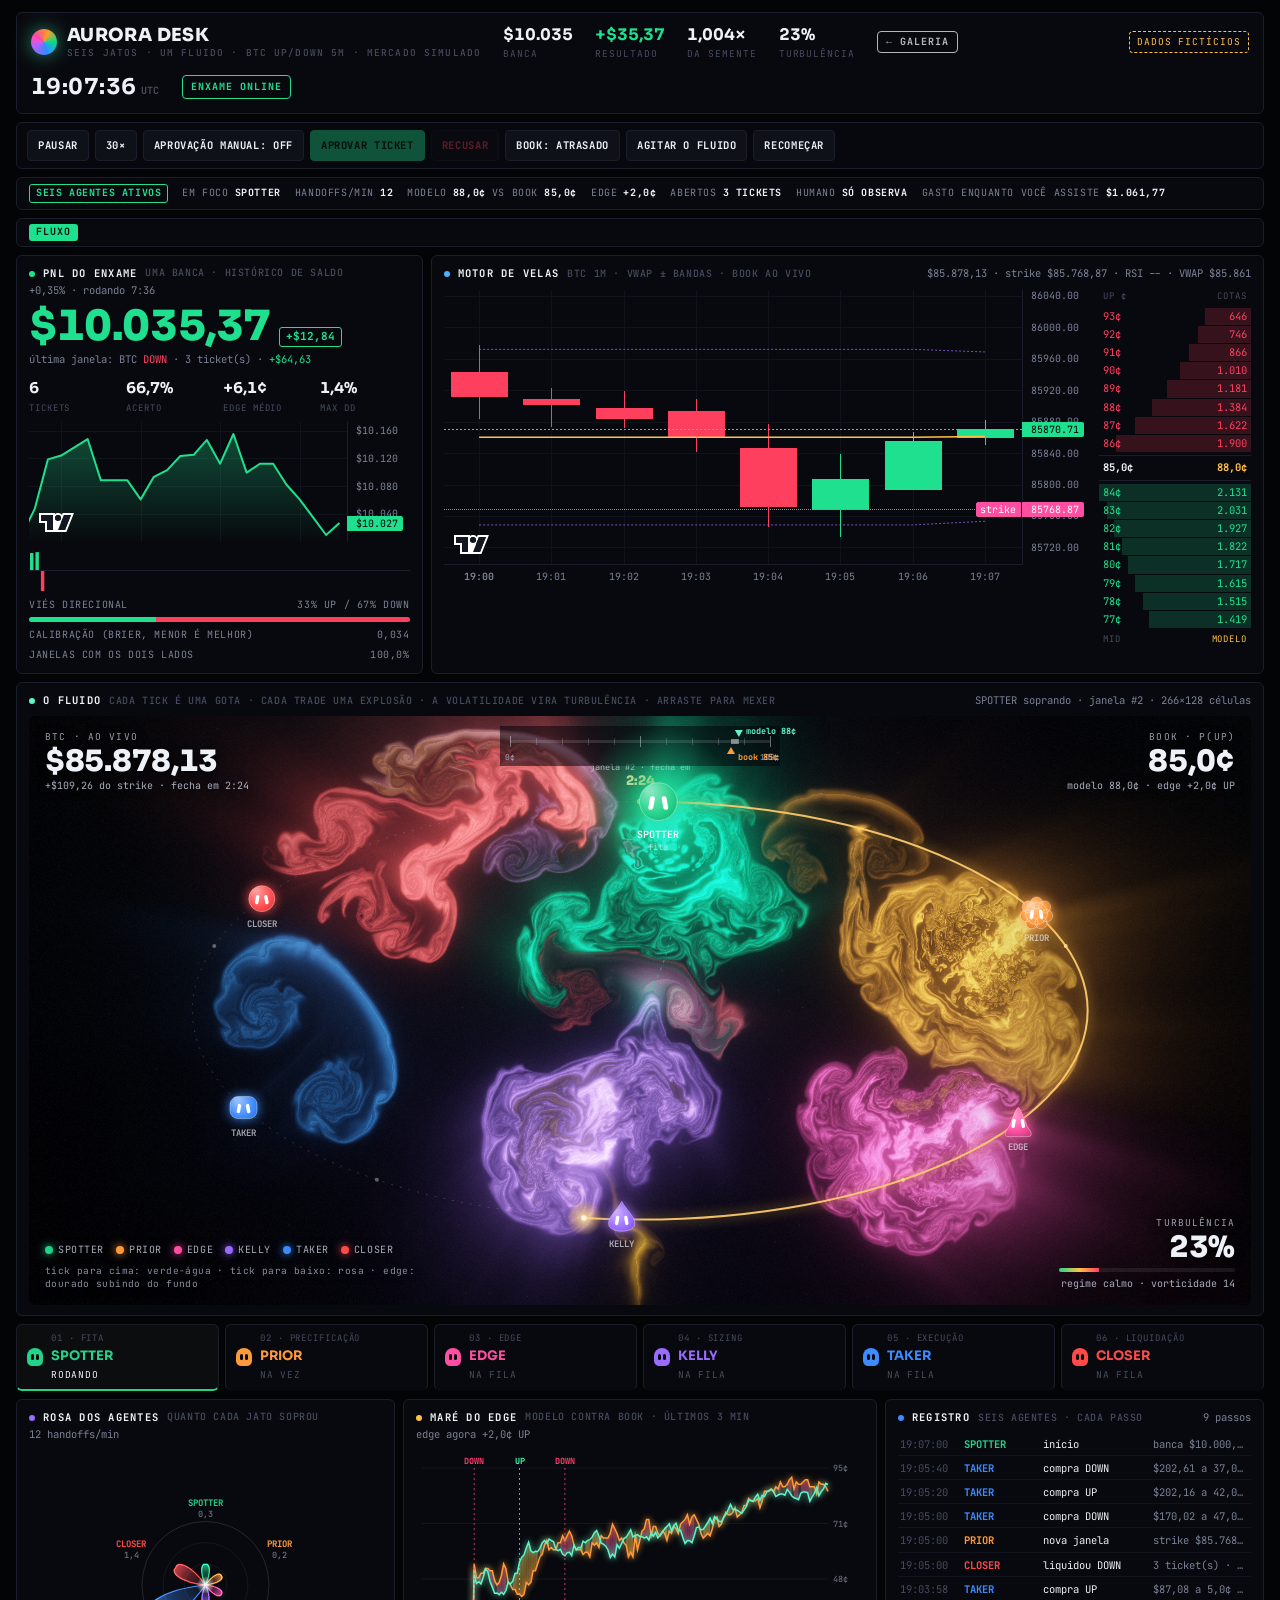
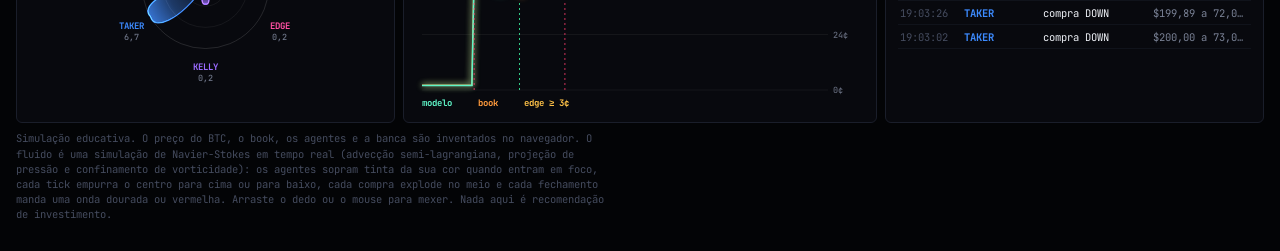
==== commit 7eb84409: "Multiverso e Aurora: só desenham depois que o palco tem tamanho Se a página abre escondida, o canvas" ====
--- a/aurora/index.html
+++ b/aurora/index.html
@@ -729,7 +729,7 @@
   const changed=Math.abs(w/h-flW/flH)>0.02||!vel;
   dpr=Math.min(2,window.devicePixelRatio||1);flW=w;flH=h;
   fl.width=Math.round(w*dpr);fl.height=Math.round(h*dpr);hud.width=Math.round(w*dpr);hud.height=Math.round(h*dpr);hud.style.height=h+'px';
-  if(glOK&&changed){allocFluid();intro();}
+  if(glOK&&changed){try{allocFluid();intro();}catch(err){glOK=false;vel=null;showNoGL();}}
 }
 
 /* passos da simulação */
@@ -915,13 +915,14 @@
   if(!document.hidden){
     const si=stageIdx(now);
     if(S.wid!==au.prevWid){if(au.prevWid>0&&glOK&&!au.settled){burst(0.5,0.5,0.07,14,220,[0.3,0.32,0.45],0.0015);pop('sem tickets','janela #'+au.prevWid+' fechou sem posição','#aab2c7');}au.settled=false;au.prevWid=S.wid;}
-    if(glOK){try{const fdt=Math.min(dt,1/30);emit(now,fdt,si);stepFluid(fdt);renderFluid(now);}catch(err){glOK=false;showNoGL();}}
+    if(glOK){if(!vel)sizeAll();if(vel){try{const fdt=Math.min(dt,1/30);emit(now,fdt,si);stepFluid(fdt);renderFluid(now);glErr=0;}catch(err){glFail(err);}}}
     drawHUD(now,si);drawRose(now);drawTide(now);
     if(now-lastUI>140){lastUI=now;renderCommon(now,si);renderAU(now,si);}
     if(now-lastWire>4000){lastWire=now;renderWire();}
   }
   requestAnimationFrame(frame);
 }
+let glErr=0;function glFail(err){glErr++;if(window.console)console.warn('aurora: falha no fluido',err);if(glErr>3){glOK=false;showNoGL();}}
 function showNoGL(){if(!$('nogl'))$('austage').insertAdjacentHTML('beforeend','<div class="nogl" id="nogl">Este navegador não liberou WebGL2 com render em ponto flutuante, que o fluido precisa. O resto da mesa funciona normalmente.</div>');}
 
 /* mexer com o dedo ou o mouse */
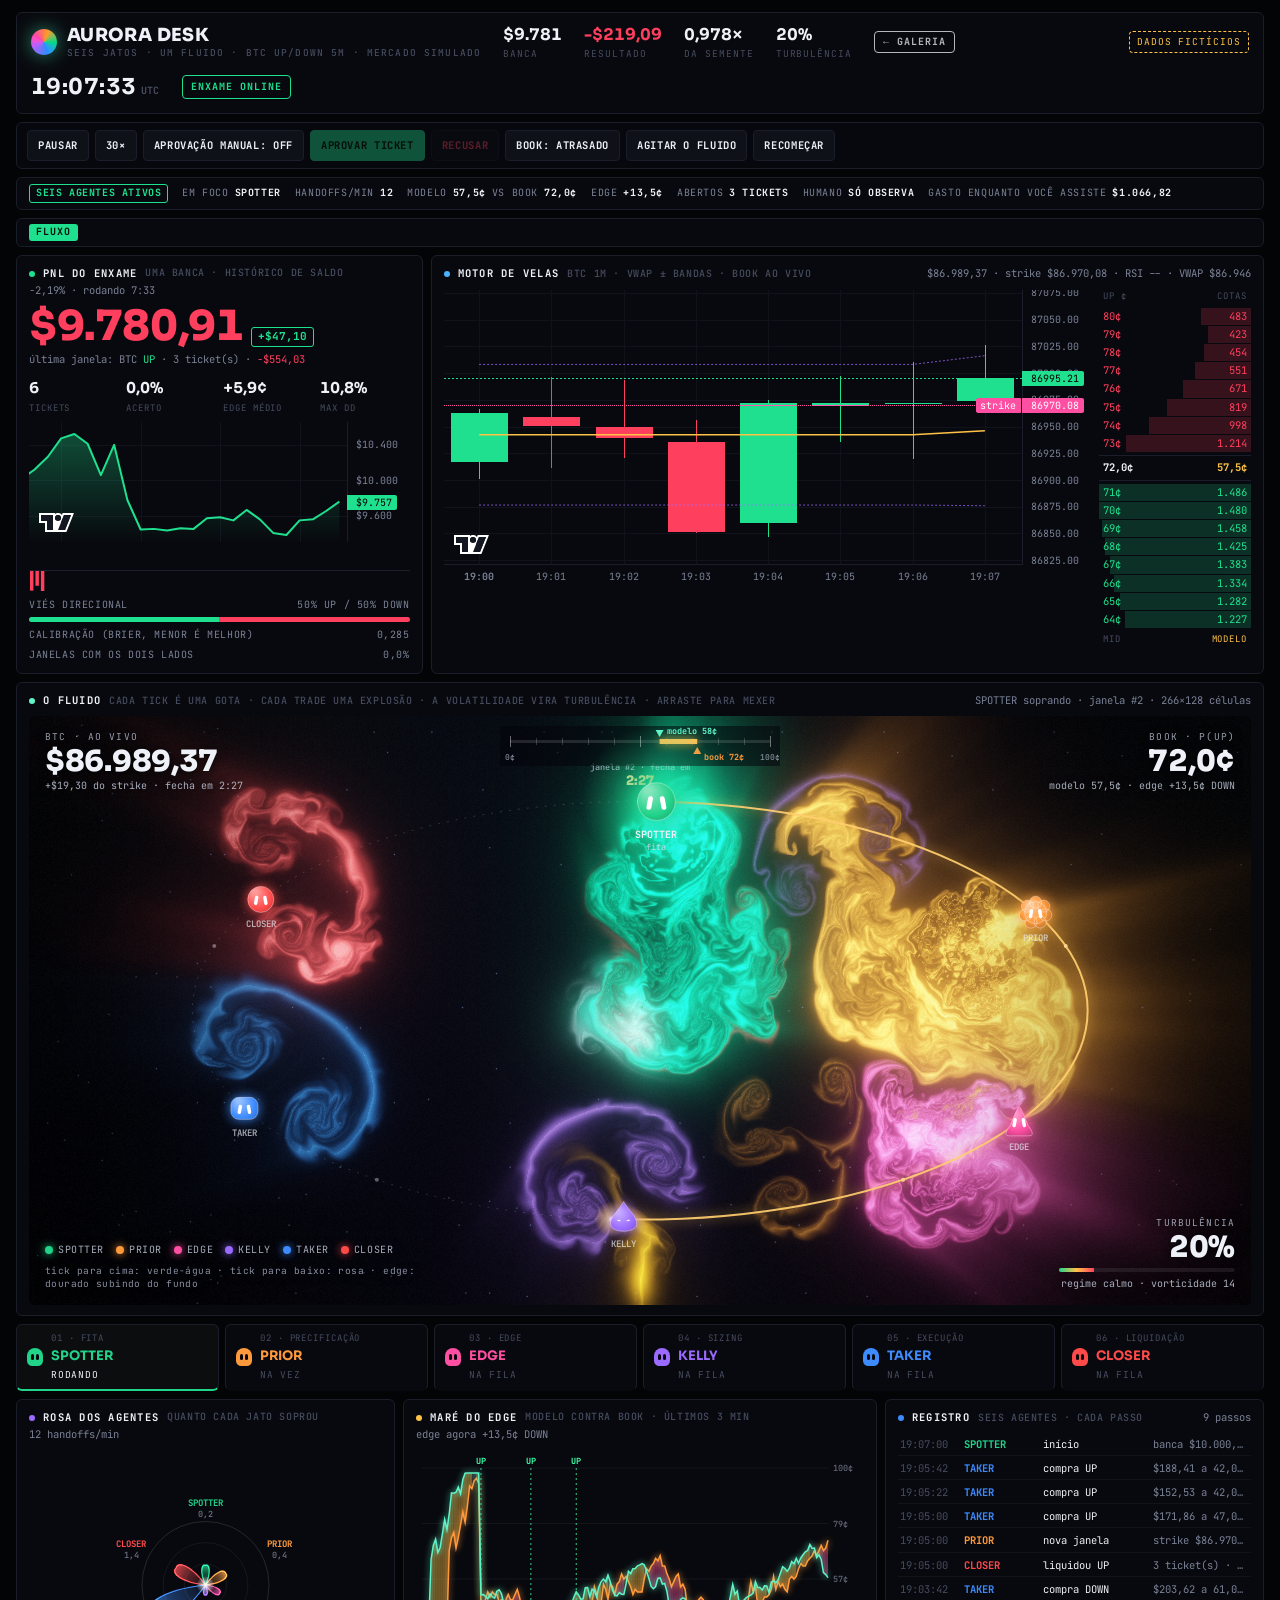
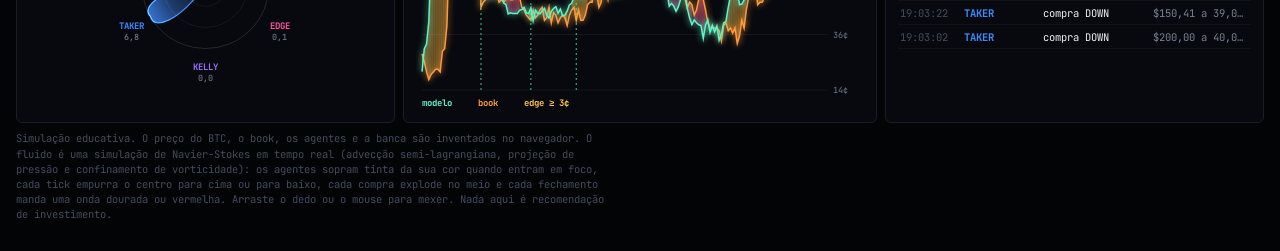
==== commit 6500e16d: "Aurora: mensagem de início sem a resolução provisória do fluido Co-Authored-By: Claude Opus 5.5 <nor" ====
--- a/aurora/index.html
+++ b/aurora/index.html
@@ -957,7 +957,7 @@
 sizeAll();if(!glOK)showNoGL();
 if(window.ResizeObserver)new ResizeObserver(()=>sizeAll()).observe(fl);else window.addEventListener('resize',sizeAll);
 candleAll();eqAll();
-log('SPOTTER','início','banca '+usd(S.bank0)+' fictícios · fluido '+(glOK?simW+'×'+simH:'indisponível'));renderWire();
+log('SPOTTER','início','banca '+usd(S.bank0)+' fictícios · fluido '+(glOK?'na GPU':'indisponível'));renderWire();
 requestAnimationFrame(frame);
 })();
 </script>
